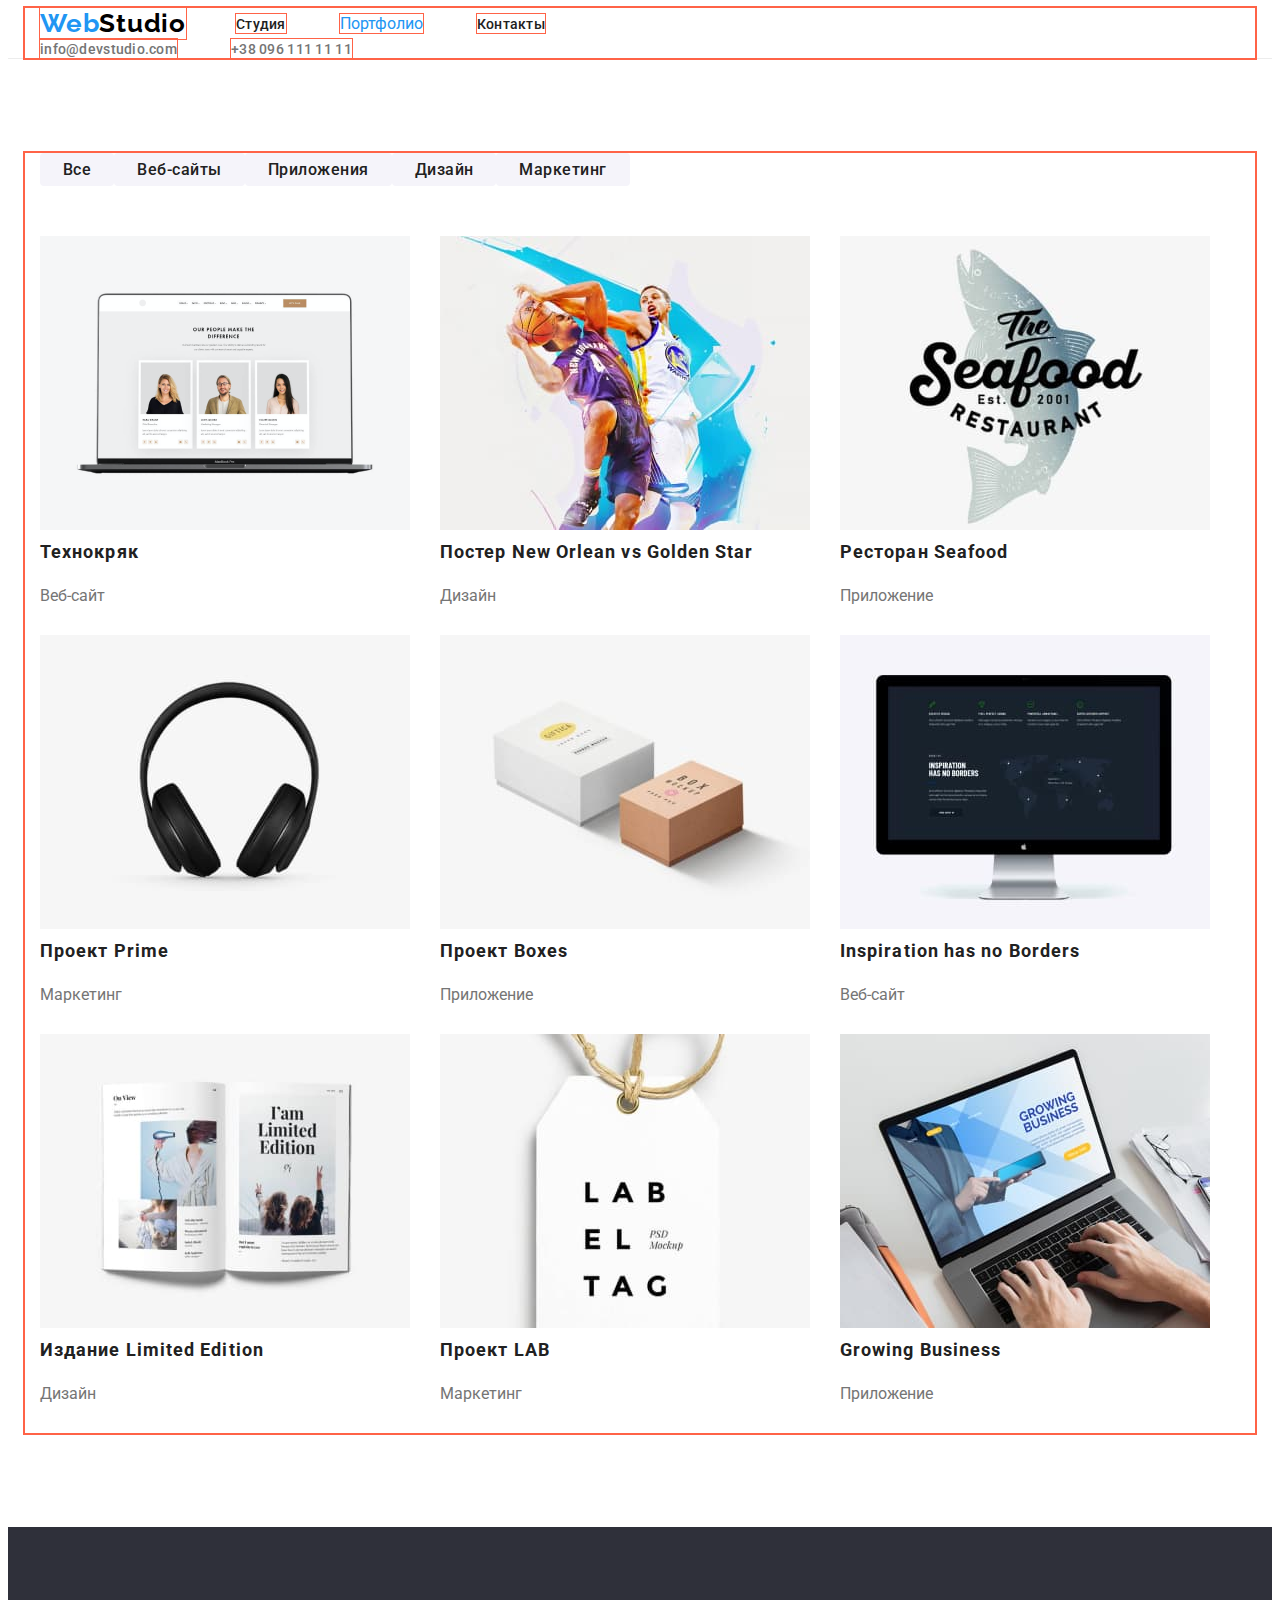
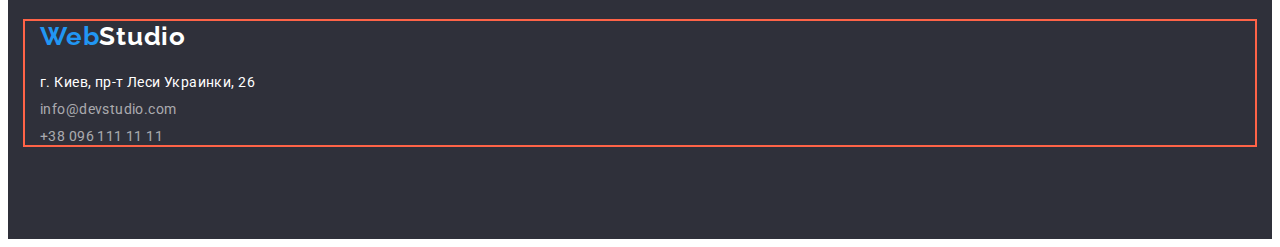
==== portfolio.html @ 192a0cd5 "made improvments" ====
<!DOCTYPE html>
<html lang="ru">
<head>
    <meta charset="UTF-8">
    <meta http-equiv="X-UA-Compatible" content="IE=edge">
    <meta name="viewport" content="width=device-width, initial-scale=1.0">
    <link rel="preconnect" href="https://fonts.googleapis.com"> 
<link rel="preconnect" href="https://fonts.gstatic.com" crossorigin> 
    <title>Portfolio</title>
    <link href="https://fonts.googleapis.com/css2?family=Raleway:wght@700&family=Roboto:wght@400;500;700;900&display=swap" rel="stylesheet">
    <link rel="stylesheet" href="https://cdnjs.cloudflare.com/ajax/libs/modern-normalize/1.1.0/modern-normalize.min.css" integrity="sha512-wpPYUAdjBVSE4KJnH1VR1HeZfpl1ub8YT/NKx4PuQ5NmX2tKuGu6U/JRp5y+Y8XG2tV+wKQpNHVUX03MfMFn9Q==" crossorigin="anonymous" referrerpolicy="no-referrer" />
    <link rel="stylesheet" href="./CSS/styles1.css">
</head>
<body>
    <header class="header">
        <div class="container">  
        <nav class="site-nav">
            <a href="" class="logo-header item"><span class="logo">Web</span><span class="logo1">Studio</span></a>
        <ul>
            <li class="item"><a href="./index.html" class="link">Студия</a></li>
            <li class="item"> <a href="" class="link-current">Портфолио</a></li>
            <li class="item"><a href="" class="link">Контакты</a></li>
        </ul>
        </nav>
        <div class="contactsinfo">
        <ul class="contacts">
            <li class="item"><a href="mailto:info@devstudio.com" class="link">info@devstudio.com</a></li>
            <li class="item"><a href="tel:+380961111111" class="link">+38 096 111 11 11</a></li>
        </ul>
        </div>
        </div>
    </header>
    <main class="main-portfolio">
    <section class="section">
        <div class="container">
        <ul class="nav-portfolio">
            <li><button class="button">Все</button></li>
            <li><button class="button">Веб-сайты</button></li>
            <li><button class="button">Приложения</button></li>
            <li><button class="button">Дизайн</button></li>
            <li><button class="button">Маркетинг</button></li>
        </ul>
        <ul class="works-list">
            <li class="cards"><img src="./IMG/img-0.png" alt="комп" width="370"><h3 class="upperphotounderline">Технокряк</h3>
            <p class="bottomphotounderline">Веб-сайт</p></li>
            <li class="cards"><img src="./IMG/img-10.jpg" alt="баскетбол" width="370"><h3 class="upperphotounderline">Постер New Orlean vs Golden Star</h3>
            <p class="bottomphotounderline">Дизайн</p></li>
            <li class="cards"><img src="./IMG/img-11.jpg" alt="рыба" width="370"><h3 class="upperphotounderline">Ресторан Seafood</h3>
            <p class="bottomphotounderline">Приложение</p></li>
            <li class="cards"><img src="./IMG/img-12.jpg" alt="наушники" width="370"><h3 class="upperphotounderline">Проект Prime</h3>
            <p class="bottomphotounderline">Маркетинг</p></li>
            <li class="cards"><img src="./IMG/img-5.jpg" alt="коробки" width="370"><h3 class="upperphotounderline">Проект Boxes</h3>
            <p class="bottomphotounderline">Приложение</p></li>
            <li class="cards"><img src="./IMG/img-6.jpg" alt="мак" width="370"><h3 class="upperphotounderline">Inspiration has no Borders</h3>
            <p class="bottomphotounderline">Веб-сайт</p></li>
            <li class="cards"><img src="./IMG/img-7.jpg" alt="журнал" width="370"><h3 class="upperphotounderline">Издание Limited Edition</h3>
            <p class="bottomphotounderline">Дизайн</p></li>
            <li class="cards"><img src="./IMG/img-8.jpg" alt="бирка" width="370"><h3 class="upperphotounderline">Проект LAB</h3>
            <p class="bottomphotounderline">Маркетинг</p></li>
            <li class="cards"><img src="./IMG/img-9.jpg" alt="макпро" width="370"><h3 class="upperphotounderline">Growing Business</h3>
            <p class="bottomphotounderline">Приложение</p></li>
        </ul>
        </div>
    </section>
    </main>
   <footer class="section footer">
       <div class="container">
    <a href="" class="mainlogo"><span class="logo">Web</span><span class="logo2">Studio</span></a>
        <address>
            <ul>
                <li><a href="https://g.page/stamp-capital?share" target="_blank" class="streetadres">г. Киев, пр-т Леси Украинки, 26</a></li>
                <li><a href="mailto:info@devstudio.com" class="mail">info@devstudio.com</a></li>
                <li><a href="tel:+380961111111" class="phone">+38 096 111 11 11</a></li>
            </ul>
        </address>
        </div>
        </footer>
</body>
</html>
---- CSS/styles1.css ----
:root {
    --paragraphtextcolor: #757575;
    --titletextcolor: #212121;
    --accent: #2196F3;
    --cardsbcg: #FFFFFF;
    --teambcg: #F5F4FA;
    --headerbgc: #FFFFFF;
    --herobcg: #2F303A;
    --solutionsbcg: #FFFFFF;
    --worksbcg: #FFFFFF;
    --footerbcg: #2F303A;
}

body {
   font-family: "Roboto", sans-serif;
    color: #757575;
    background-color: #FFF;

}

ul {
    padding: 0px;
    margin: 0px;
    list-style:none;
}

h2 {
    margin-top: 0px;
}  

h3 {
    margin-top: 0px;
    margin-bottom: 9.4px;
}



.container {
    width: 1200px;
    margin: 0 auto;
    padding-left: 15px;
    padding-right: 15px;
    outline: 2px solid tomato

}

/* Header */


.header {
    border-bottom: 1px solid #ECECEC;
    background-color: var(--headerbgc);
    
}


.logo {
    font-family: 'Raleway';
font-weight: 700;
font-size: 26px;
line-height: 31px;
letter-spacing: 0.03em;


color: var(--accent);
}
.logo1 {
    font-family: 'Raleway';
font-weight: 700;
font-size: 26px;
line-height: 31px;
letter-spacing: 0.03em;


color: #000000;
}


.site-nav {
    display: flex;
    align-items: center;
}

.site-nav .item {
    display: inline-block;
    padding: 0px;
    outline: 1px solid tomato;
}

.site-nav .item + .item {
    margin-left: 50px;
}

.logo-header {
   text-decoration: none;
   margin-right: 50px;
}


.link {
font-weight: 500;
font-size: 14px;
line-height: 16px;
letter-spacing: 0.02em;
text-decoration: none;
color: #212121;
 
cursor: pointer;
}

.link:hover,
.link:focus {
text-decoration: none;
   color: var(--accent)
}

.link-current {
    color: var(--accent);
    text-decoration: none;    
}

.contacts .item {
display: inline-block;
outline: 1px solid tomato;
}

.contactsinfo {
    
    margin-left: auto;
}

.contacts .item + .item {
    margin-left: 50px;
}

.contacts .link {
    color: #757575;
}
.contacts, .link:hover,
.contacts, .link:focus {
    color: var(--accent)  
}

/* hero */

.hero {    
    text-align: center;
    background: var(--herobcg);
}

.hero-title {
    padding: 0px;
    margin-top: 0px;
    margin-bottom: 30px;
    font-weight: 900;
font-size: 44px;
line-height: 1,36;
letter-spacing: 0.06em;
text-transform: uppercase;

    color: #FFFFFF;
}

.hero .button {
    
    min-width: 200px;
    padding: 10px 32px;  
    border: 0px solid transparent;
    text-align: center;
}

.button {
    /* display: inline-block; */
    font-weight: 700;
font-size: 16px;
line-height: 1,88;
text-align: center;
letter-spacing: 0.06em;
font-family: inherit;

    color: #FFFFFF;
    background-color: var(--accent);
    border-radius: 4px;
    cursor: pointer;
}



/* Наши преимущества section solutions */

.section {
    padding-top: 94px;
    padding-bottom: 94px;
    background-color: var(--solutionsbcg);
}

.solutionspar {
    display: flex;
    margin-bottom: 94px;
}

.solutionspar .item {
    width: 270px;
    
}


.solutionspar .item + .item{
    margin-left: 30px;
}
.solutions-title {

color: var(--titletextcolor);
}

.solutions-text {
    color: var(--paragraphtextcolor);
}

.section-title {
    margin-bottom: 50px;
    color: var(--titletextcolor);
    text-align: center;
}

.whatwedo {
    display: flex;

}

.whatwedo .item + .item{
/* margin: 0 auto;
    margin-left: 30px; */
}

/* наша команда */

.team {
   background-color: var(--teambcg);
}

.team-main-title {
    color: var(--titletextcolor)   
}

.team-list .cards {
    display:inline-block;
    
    border-radius: 0px 0px 4px 4px;
    background-color: white;
}

.team .upperphotounderline {
    margin-top: 30px;
    margin-bottom: 10px;
    text-align: center;
    font-weight: 500;
font-size: 16px;
line-height: 1,9;
    
color: var(--titletextcolor)
}

.team .bottomphotounderline {
    margin-bottom: 30px;
    text-align: center;
    color: var(--paragraphtextcolor);
}

/* portfolio */

/* works */

/* Portfolio button */

.nav-portfolio .button {
    padding: 6px 22px;
    border: 1px solid transparent;

}

.main-portfolio {
    background-color: var(--worksbcg);
}

.nav-portfolio {
    margin-bottom: 50px;
    display: flex;
    background-color: #FFFFFF;
}

.works-list {
    display: flex;
    flex-wrap: wrap;
}


.works-list .cards {
    margin-right: 30px;
}

.works-list .cards:nth-child(3n) {
margin-right: 0;
}




.works-list .upperphotounderline {
    font-weight: 700;
font-size: 18px;
line-height: 2;
letter-spacing: 0.06em;

color: var(--titletextcolor)
}

.works-list .bottomphotounderline {
    margin-bottom: 30px;

    color: var(--paragraphtextcolor);
}

/* footer */

.footer {
    background-color: var(--footerbcg);
}


/* footer logo */



.footer a {
    text-decoration: none;
}

.mainlogo {
    display: inline-block;
    margin-bottom: 20px;
}

.logo {
    font-family: 'Raleway';
font-style: normal;
font-weight: 700;
font-size: 26px;
line-height: 31px;
letter-spacing: 0.03em;


color: var(--accent);

}
.logo2 {
    font-family: 'Raleway';
font-style: normal; 
font-weight: 700;
font-size: 26px;
line-height: 31px;
letter-spacing: 0.03em;


color: #FFFFFF;
}

.streetadres {
    display: inline-block;
    margin-bottom: 9px;
    font-style: normal;
    font-weight: 400;
font-size: 14px;
line-height: 1,71;
letter-spacing: 0.03em;
  text-decoration: none;

  color: #FFFFFF;
  
}

.streetadres:hover,
.streetadress:focus 
{
   color: var(--accent)
}

.mail, .phone {
    font-style: normal;
font-weight: 400;
font-size: 14px;
line-height: 1,71;
letter-spacing: 0.03em;

color: #FFFFFF99;
text-decoration: none;
}

.mail {
    display: inline-block;
    margin-bottom: 9px;
}

.mail:hover {
   color: var(--accent)
}

.phone:hover {
   color: var(--accent)
}

.nav-portfolio button {
    background-color: #F5F4FA;
font-weight: 500;
font-size: 16px;
line-height: 1,62;
text-align: center;
letter-spacing: 0.03em;

color: #212121;
}

.nav-portfolio button:hover,
.nav-portfolio button:focus {
    color: #FFFFFF;
  background-color: var(--accent);
}
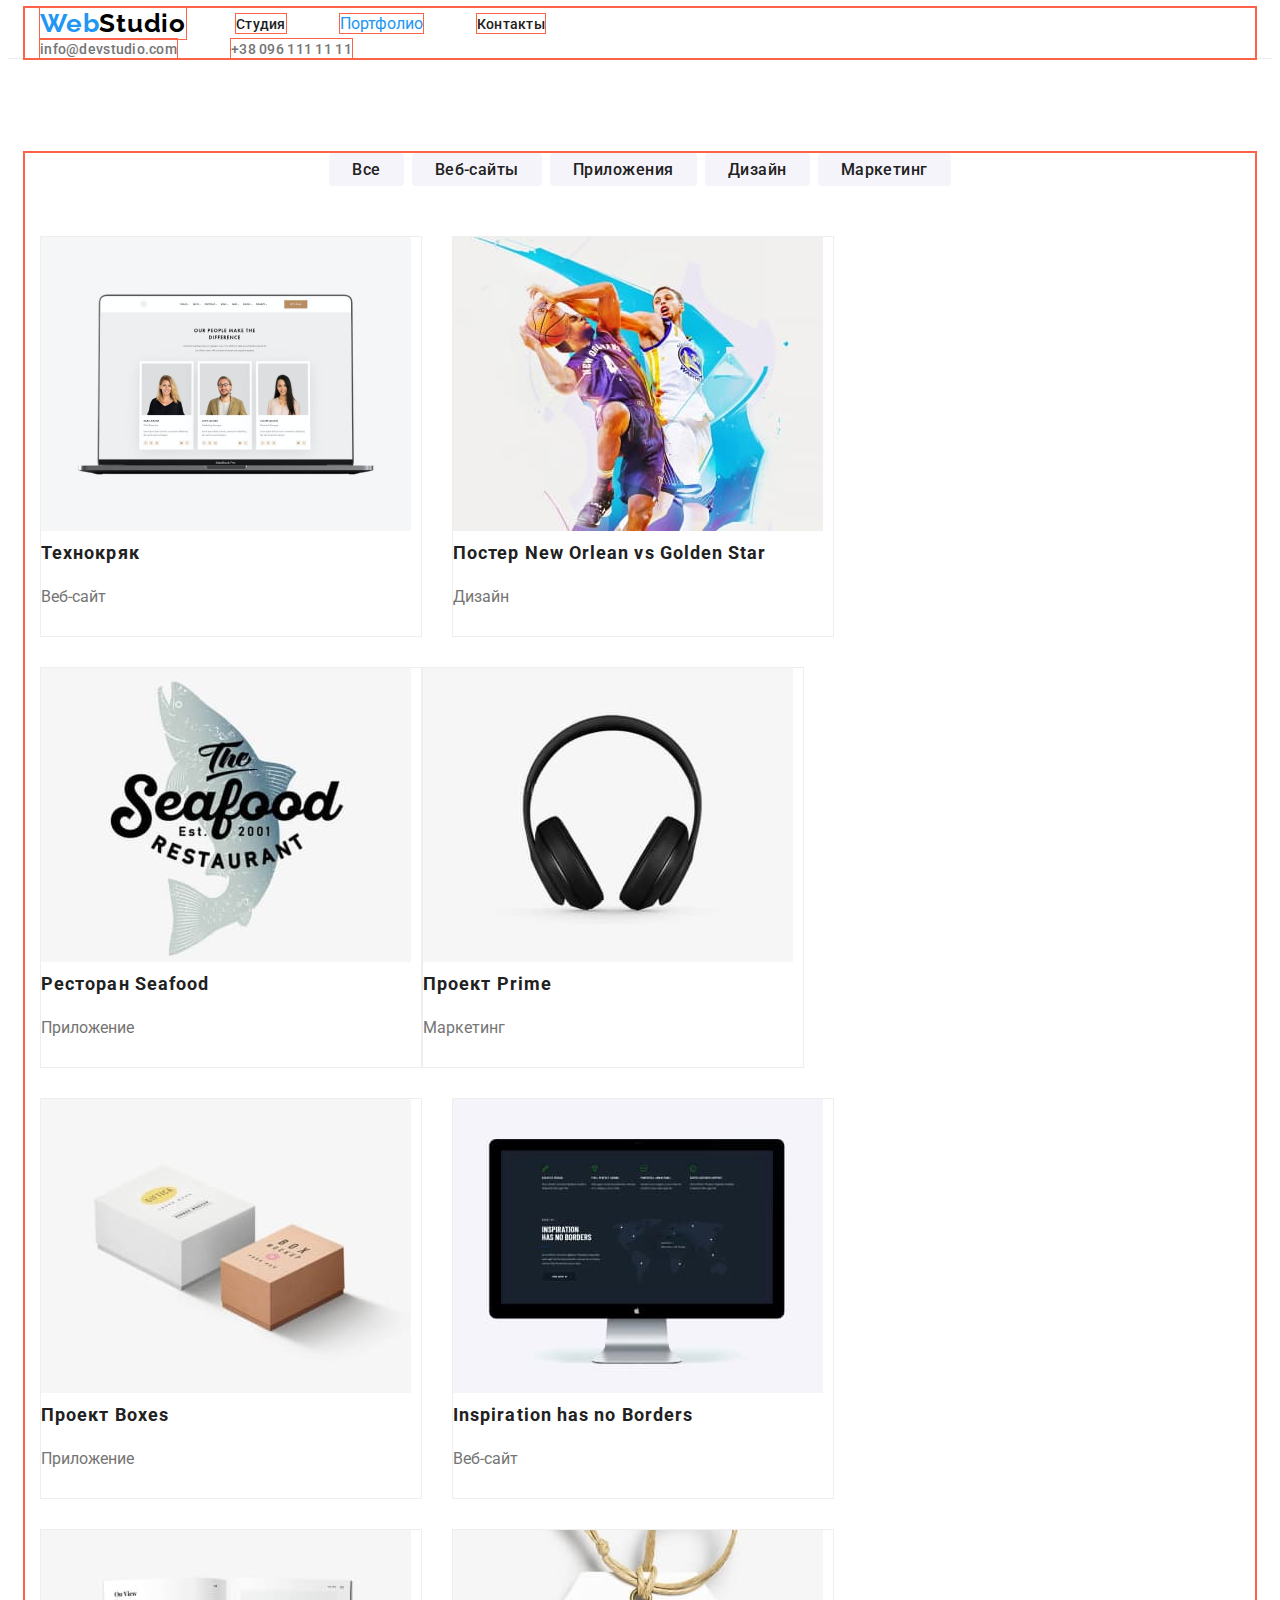
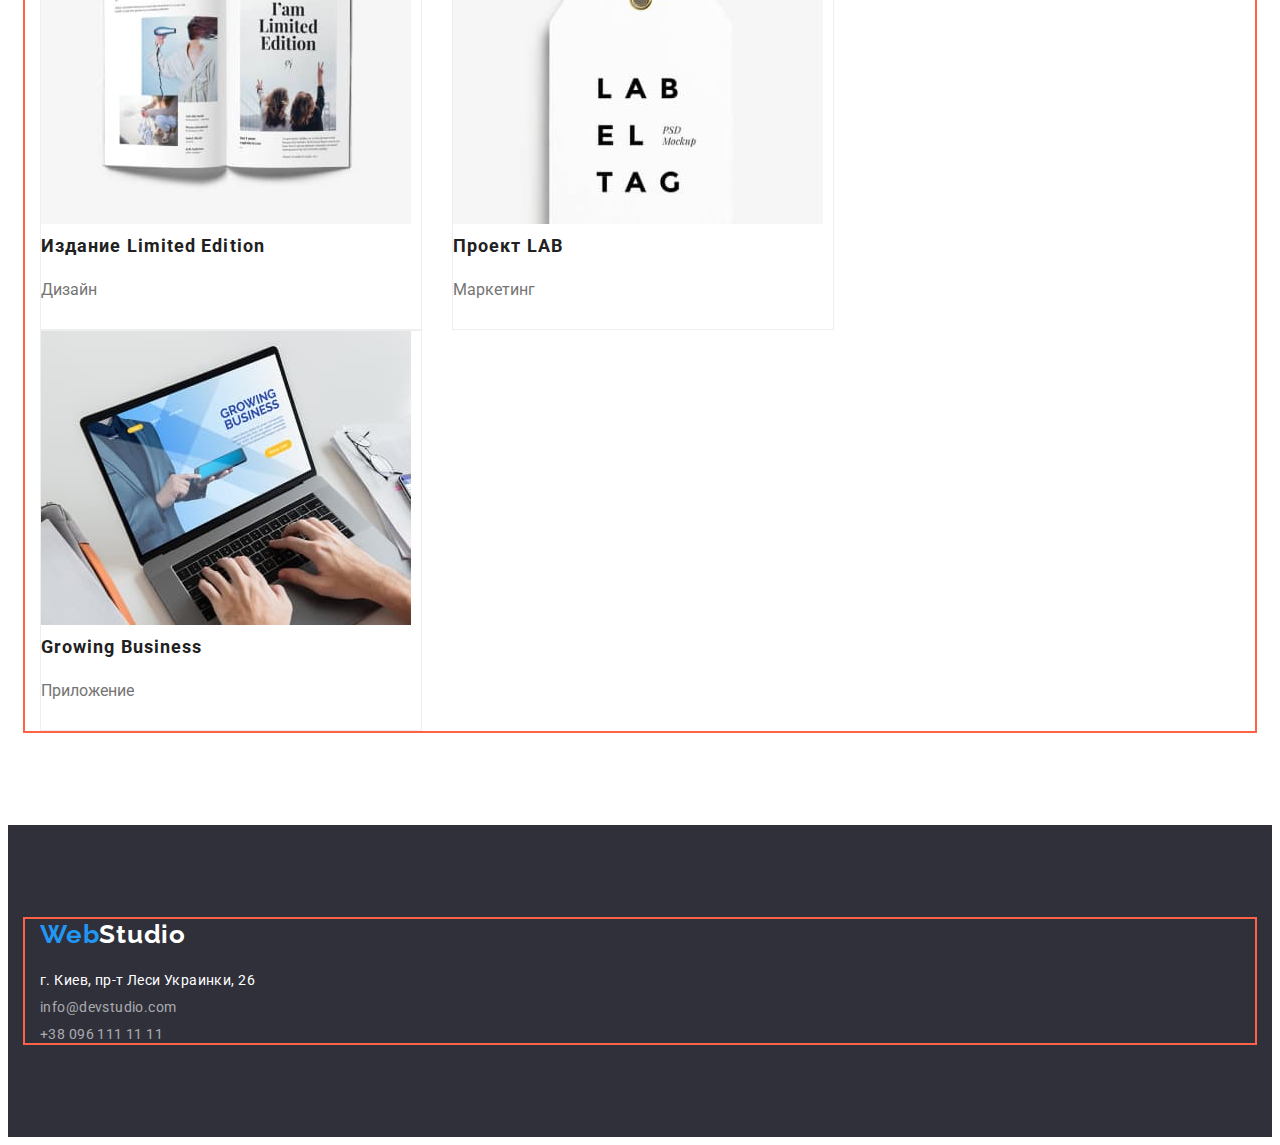
==== commit ab321eb4: "finished portfolio" ====
--- a/portfolio.html
+++ b/portfolio.html
@@ -34,11 +34,11 @@
     <section class="section">
         <div class="container">
         <ul class="nav-portfolio">
-            <li><button class="button">Все</button></li>
-            <li><button class="button">Веб-сайты</button></li>
-            <li><button class="button">Приложения</button></li>
-            <li><button class="button">Дизайн</button></li>
-            <li><button class="button">Маркетинг</button></li>
+            <li class="item"><button class="button">Все</button></li>
+            <li class="item"><button class="button">Веб-сайты</button></li>
+            <li class="item"><button class="button">Приложения</button></li>
+            <li class="item"><button class="button">Дизайн</button></li>
+            <li class="item"><button class="button">Маркетинг</button></li>
         </ul>
         <ul class="works-list">
             <li class="cards"><img src="./IMG/img-0.png" alt="комп" width="370"><h3 class="upperphotounderline">Технокряк</h3>
--- a/CSS/styles1.css
+++ b/CSS/styles1.css
@@ -124,10 +124,10 @@
 outline: 1px solid tomato;
 }
 
-.contactsinfo {
-    
-    margin-left: auto;
-}
+/* .contactsinfo {
+    display: flex;
+    margin-right: 0px;
+} */
 
 .contacts .item + .item {
     margin-left: 50px;
@@ -229,8 +229,8 @@
 }
 
 .whatwedo .item + .item{
-/* margin: 0 auto;
-    margin-left: 30px; */
+
+    margin-left: 30px;
 }
 
 /* наша команда */
@@ -239,16 +239,37 @@
    background-color: var(--teambcg);
 }
 
-.team-main-title {
+.section-titlele {
     color: var(--titletextcolor)   
 }
 
+/* .team-list .cards {
+    margin-left: 30px;
+} */
+
+.team-list .cards + .cards{
+    margin-left: 30px;
+}
+
 .team-list .cards {
-    display:inline-block;
-    
-    border-radius: 0px 0px 4px 4px;
-    background-color: white;
-}
+    background-color: #FFFFFF;
+border-radius: 0px 0px 4px 4px;
+}
+
+
+/* .team-list .cards:nth-child(3n) {
+margin-right: 0;
+} */
+
+.team-list {
+    display: flex;
+
+    
+    /* background-color: white; */
+}
+/* .team-list .cards + .cards {
+    margin-left: 20px;
+} */
 
 .team .upperphotounderline {
     margin-top: 30px;
@@ -281,12 +302,20 @@
 
 .main-portfolio {
     background-color: var(--worksbcg);
+
 }
 
 .nav-portfolio {
+    justify-content: center;
     margin-bottom: 50px;
     display: flex;
     background-color: #FFFFFF;
+    
+    
+}
+
+.nav-portfolio .item + .item {
+margin-left: 8px;
 }
 
 .works-list {
@@ -296,11 +325,20 @@
 
 
 .works-list .cards {
+
+    width: calc((100% - 60px)/3);
+    border: 1px solid #EEEEEE;
     margin-right: 30px;
+    margin-bottom: 30px;
+
 }
 
 .works-list .cards:nth-child(3n) {
 margin-right: 0;
+}
+
+.works-list .cards:nth-last-child(-n + 3) {
+margin-bottom: 0;
 }
 
 
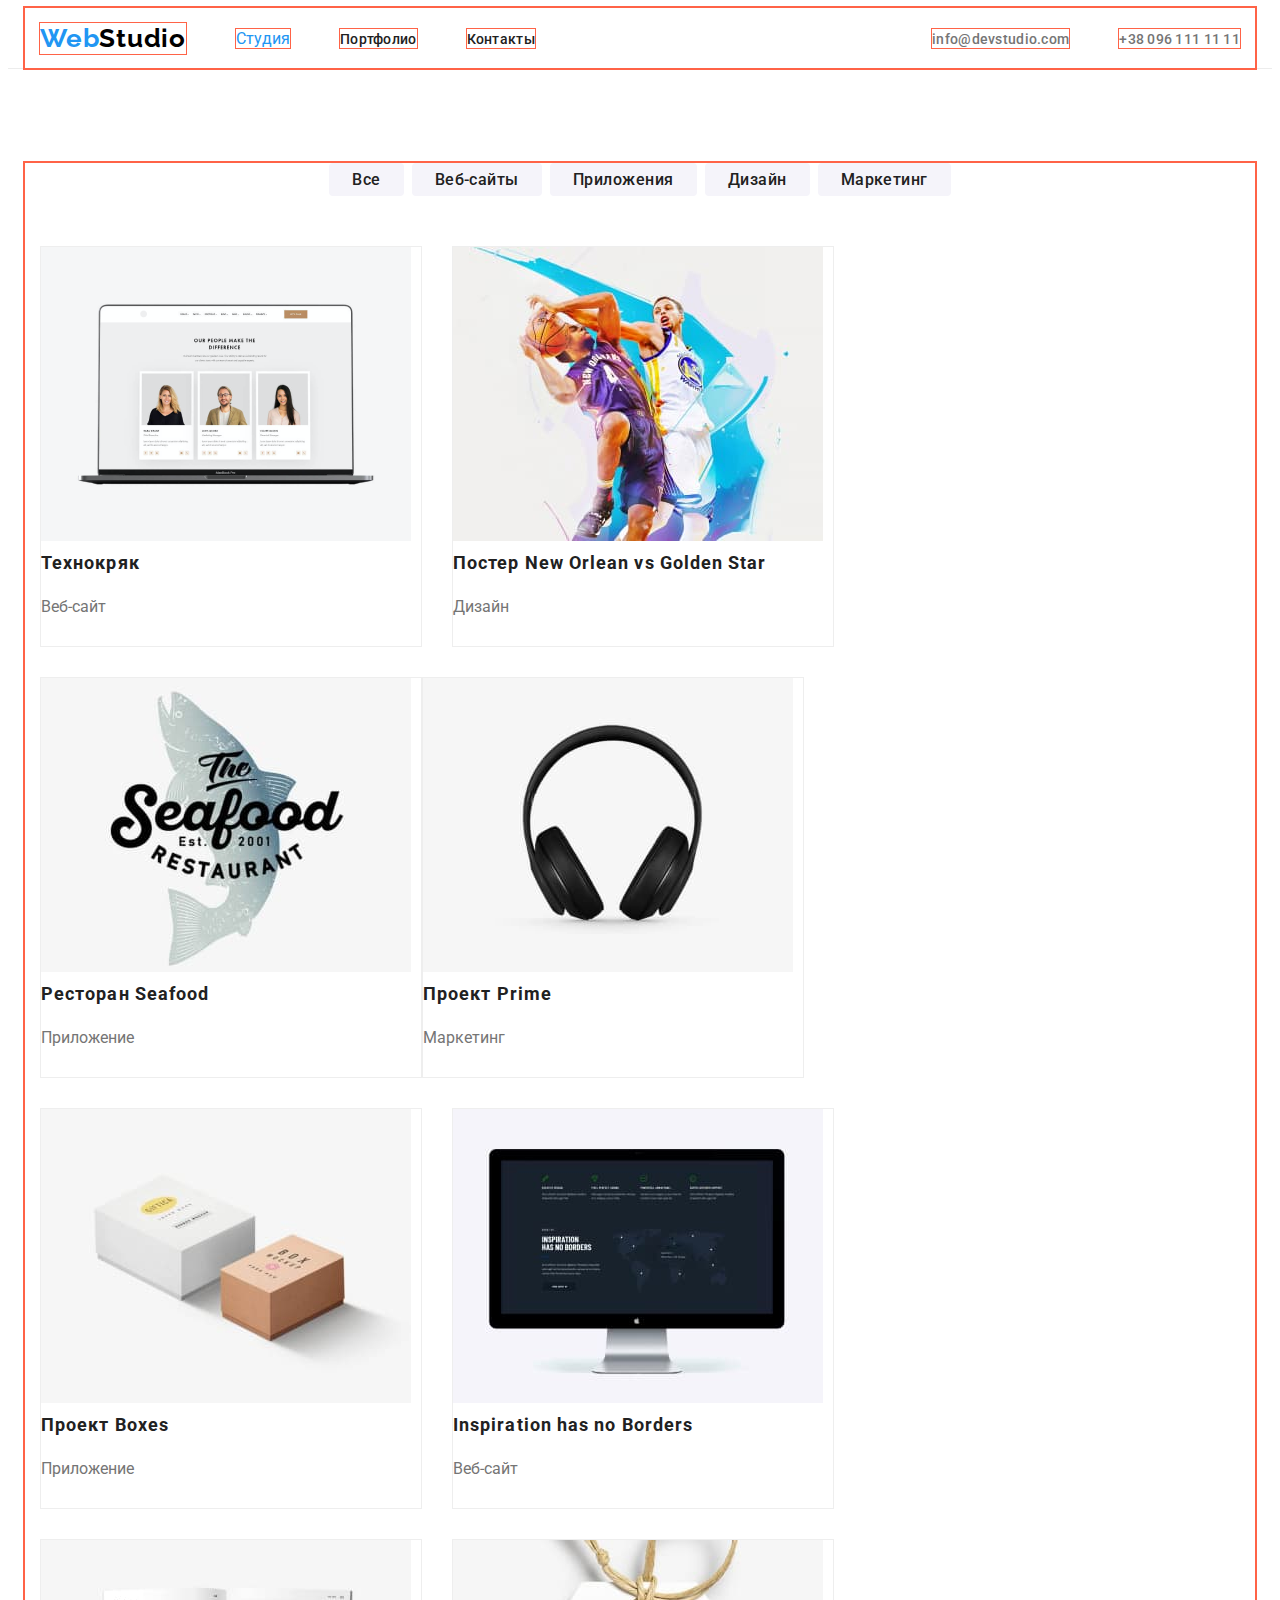
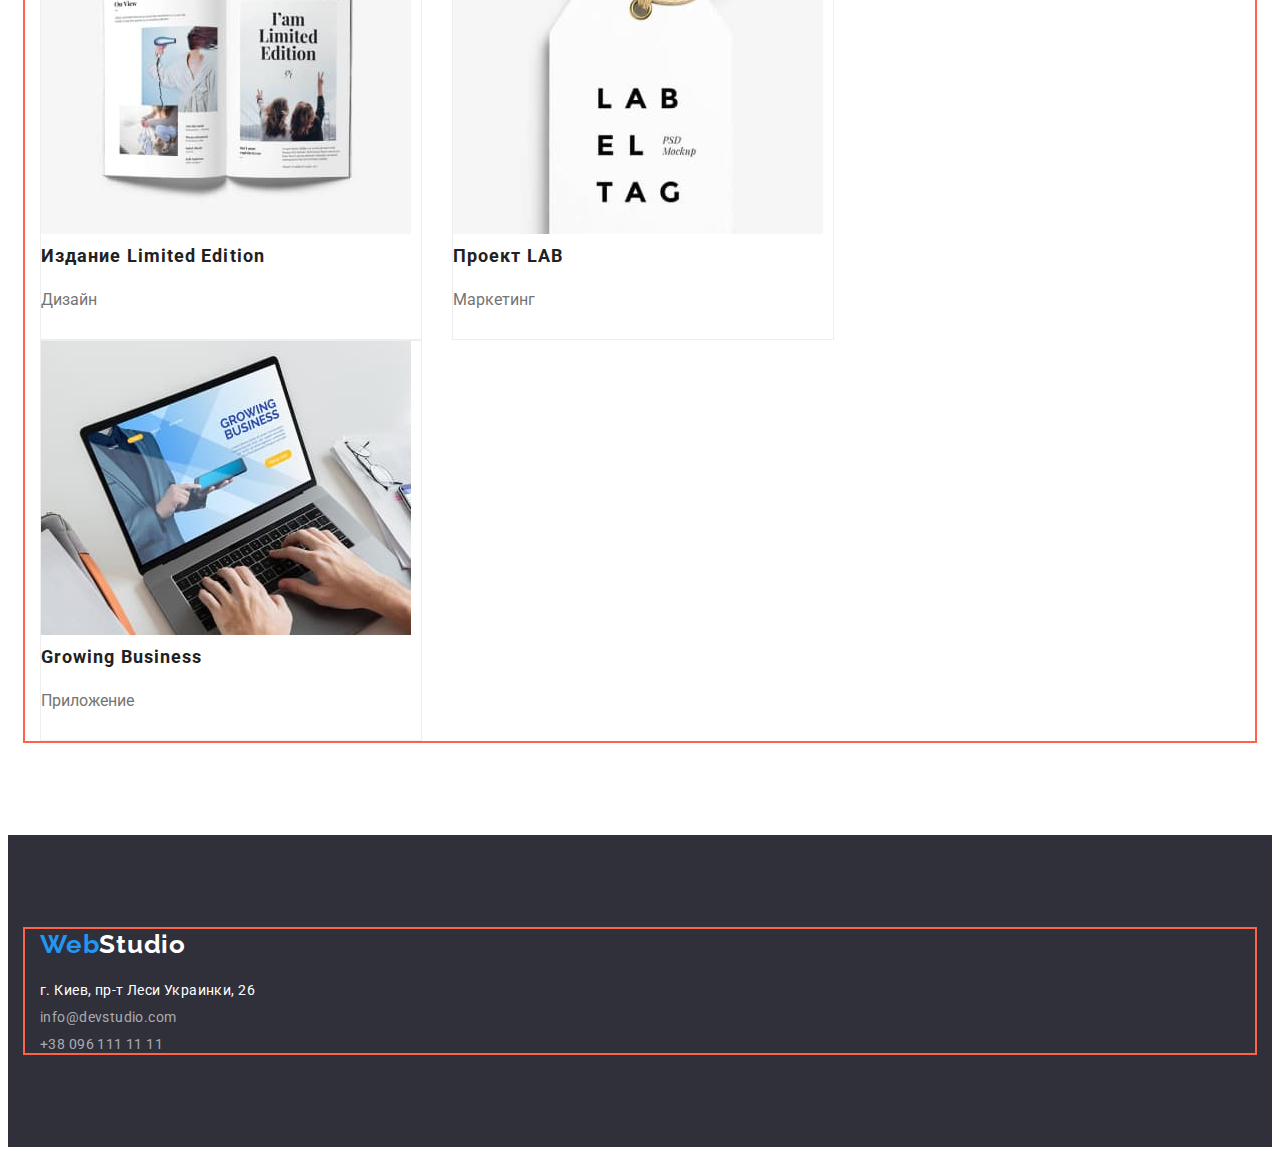
==== commit 9054065b: "Finished header" ====
--- a/portfolio.html
+++ b/portfolio.html
@@ -13,21 +13,19 @@
 </head>
 <body>
     <header class="header">
-        <div class="container">  
+        <div class="container">
         <nav class="site-nav">
-            <a href="" class="logo-header item"><span class="logo">Web</span><span class="logo1">Studio</span></a>
-        <ul>
-            <li class="item"><a href="./index.html" class="link">Студия</a></li>
-            <li class="item"> <a href="" class="link-current">Портфолио</a></li>
+    <a href="" class="item logo-header"><span class="logo">Web</span><span class="logo1">Studio</span></a>
+            <ul class="nav">   
+            <li class="item"><a href="./index.html" class="link-current">Студия</a></li>
+            <li class="item"><a href="./portfolio.html" class="link">Портфолио</a></li>
             <li class="item"><a href="" class="link">Контакты</a></li>
         </ul>
         </nav>
-        <div class="contactsinfo">
         <ul class="contacts">
             <li class="item"><a href="mailto:info@devstudio.com" class="link">info@devstudio.com</a></li>
             <li class="item"><a href="tel:+380961111111" class="link">+38 096 111 11 11</a></li>
         </ul>
-        </div>
         </div>
     </header>
     <main class="main-portfolio">
--- a/CSS/styles1.css
+++ b/CSS/styles1.css
@@ -44,13 +44,41 @@
 
 }
 
-/* Header */
+/* ---------Header---------- */
 
 
 .header {
     border-bottom: 1px solid #ECECEC;
     background-color: var(--headerbgc);
     
+}
+
+
+
+.header .container {
+    display: flex;
+    height: 60px;
+    
+}
+
+.site-nav {
+    display: flex;
+    align-items: center;
+}
+
+.nav {
+    display: flex;
+    align-items: center;
+}
+
+.site-nav .link {
+    display: inline-block;
+}
+
+.contacts {
+    display: flex;
+    align-items: center;
+    margin-left: auto;
 }
 
 
@@ -76,13 +104,9 @@
 }
 
 
-.site-nav {
-    display: flex;
-    align-items: center;
-}
+
 
 .site-nav .item {
-    display: inline-block;
     padding: 0px;
     outline: 1px solid tomato;
 }
@@ -120,7 +144,6 @@
 }
 
 .contacts .item {
-display: inline-block;
 outline: 1px solid tomato;
 }
 
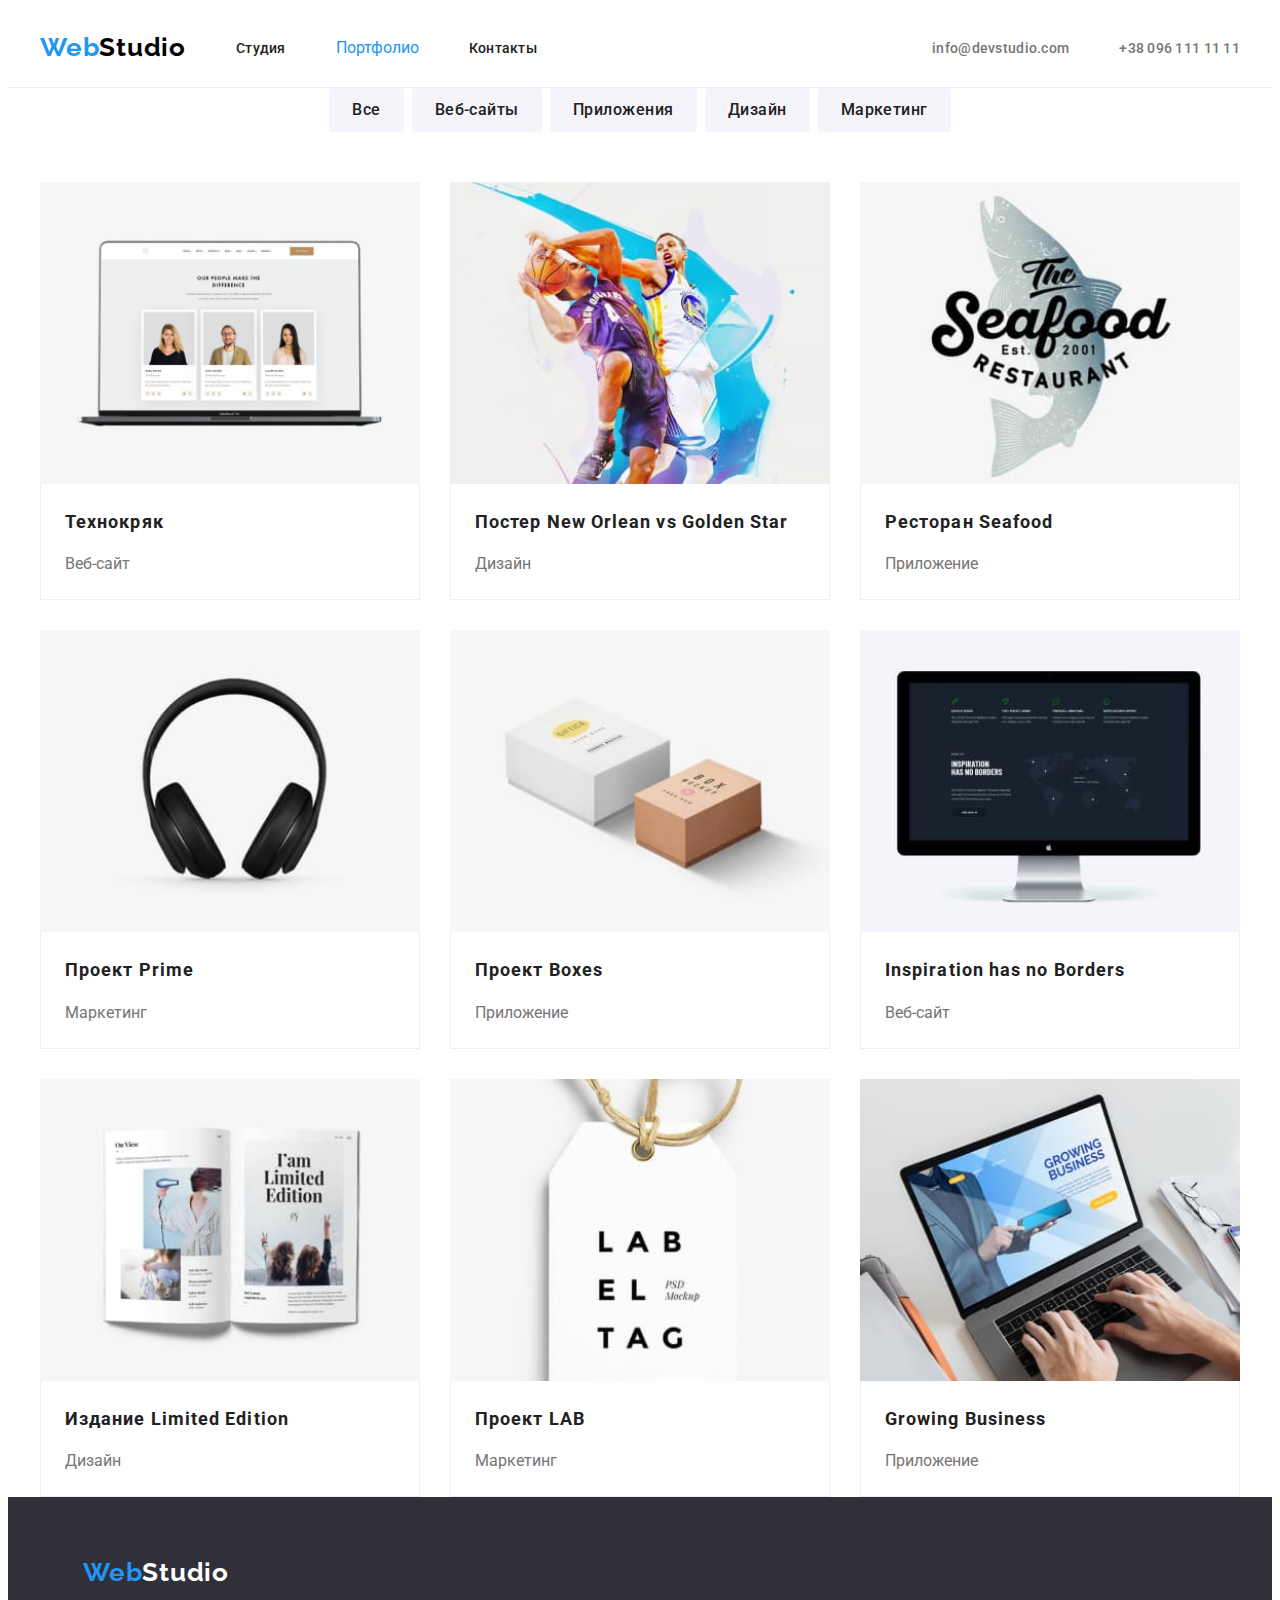
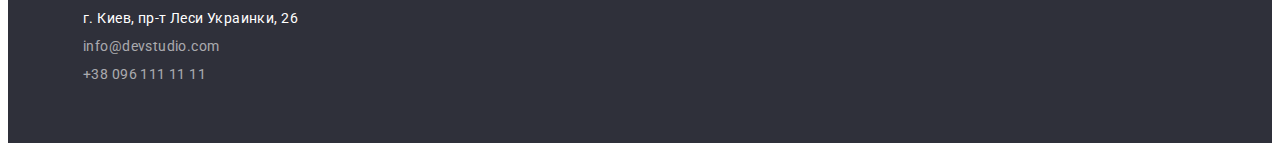
==== commit a543e885: "Upgrade for hw4" ====
--- a/portfolio.html
+++ b/portfolio.html
@@ -17,8 +17,8 @@
         <nav class="site-nav">
     <a href="" class="item logo-header"><span class="logo">Web</span><span class="logo1">Studio</span></a>
             <ul class="nav">   
-            <li class="item"><a href="./index.html" class="link-current">Студия</a></li>
-            <li class="item"><a href="./portfolio.html" class="link">Портфолио</a></li>
+            <li class="item"><a href="./index.html" class="link">Студия</a></li>
+            <li class="item"><a href="./portfolio.html" class="link-current">Портфолио</a></li>
             <li class="item"><a href="" class="link">Контакты</a></li>
         </ul>
         </nav>
@@ -38,25 +38,28 @@
             <li class="item"><button class="button">Дизайн</button></li>
             <li class="item"><button class="button">Маркетинг</button></li>
         </ul>
+        </div>
+        <div class="container">
         <ul class="works-list">
-            <li class="cards"><img src="./IMG/img-0.png" alt="комп" width="370"><h3 class="upperphotounderline">Технокряк</h3>
-            <p class="bottomphotounderline">Веб-сайт</p></li>
-            <li class="cards"><img src="./IMG/img-10.jpg" alt="баскетбол" width="370"><h3 class="upperphotounderline">Постер New Orlean vs Golden Star</h3>
-            <p class="bottomphotounderline">Дизайн</p></li>
-            <li class="cards"><img src="./IMG/img-11.jpg" alt="рыба" width="370"><h3 class="upperphotounderline">Ресторан Seafood</h3>
-            <p class="bottomphotounderline">Приложение</p></li>
-            <li class="cards"><img src="./IMG/img-12.jpg" alt="наушники" width="370"><h3 class="upperphotounderline">Проект Prime</h3>
-            <p class="bottomphotounderline">Маркетинг</p></li>
-            <li class="cards"><img src="./IMG/img-5.jpg" alt="коробки" width="370"><h3 class="upperphotounderline">Проект Boxes</h3>
-            <p class="bottomphotounderline">Приложение</p></li>
-            <li class="cards"><img src="./IMG/img-6.jpg" alt="мак" width="370"><h3 class="upperphotounderline">Inspiration has no Borders</h3>
-            <p class="bottomphotounderline">Веб-сайт</p></li>
-            <li class="cards"><img src="./IMG/img-7.jpg" alt="журнал" width="370"><h3 class="upperphotounderline">Издание Limited Edition</h3>
-            <p class="bottomphotounderline">Дизайн</p></li>
-            <li class="cards"><img src="./IMG/img-8.jpg" alt="бирка" width="370"><h3 class="upperphotounderline">Проект LAB</h3>
-            <p class="bottomphotounderline">Маркетинг</p></li>
-            <li class="cards"><img src="./IMG/img-9.jpg" alt="макпро" width="370"><h3 class="upperphotounderline">Growing Business</h3>
-            <p class="bottomphotounderline">Приложение</p></li>
+            <li class="cards"><img src="./IMG/img-0.png" alt="комп"><div class="works-underline"><h3 class="upperphotounderline">Технокряк</h3>
+            <p class="bottomphotounderline">Веб-сайт</p></div></li>
+            <li class="cards"><img src="./IMG/img-10.jpg" alt="баскетбол"><div class="works-underline"><h3 class="upperphotounderline">Постер New Orlean vs Golden Star</h3>
+            <p class="bottomphotounderline">Дизайн</p></div></li>
+            <li class="cards"><img src="./IMG/img-11.jpg" alt="рыба"><div class="works-underline"><h3 class="upperphotounderline">Ресторан Seafood</h3>
+            <p class="bottomphotounderline">Приложение</p></div></li>
+            <li class="cards"><img src="./IMG/img-12.jpg" alt="наушники"><div class="works-underline"><h3 class="upperphotounderline">Проект Prime</h3>
+            <p class="bottomphotounderline">Маркетинг</p></div></li>
+            <li class="cards"><img src="./IMG/img-5.jpg" alt="коробки"><div class="works-underline"><h3 class="upperphotounderline">Проект Boxes</h3>
+            <p class="bottomphotounderline">Приложение</p></div></li>
+            <li class="cards"><img src="./IMG/img-6.jpg" alt="мак"><div class="works-underline"><h3 class="upperphotounderline">Inspiration has no Borders</h3>
+            <p class="bottomphotounderline">Веб-сайт</p></div></li>
+            <li class="cards"><img src="./IMG/img-7.jpg" alt="журнал"><div class="works-underline"><h3 class="upperphotounderline">Издание Limited Edition</h3>
+            <p class="bottomphotounderline">Дизайн</p></div></li>
+            <li class="cards"><img src="./IMG/img-8.jpg" alt="бирка"><div class="works-underline"><h3 class="upperphotounderline">Проект LAB</h3>
+            <p class="bottomphotounderline">Маркетинг</p></div></li>
+            <li class="cards"><img src="./IMG/img-9.jpg" alt="макпро"><div class="works-underline"><h3 class="upperphotounderline">Growing Business</h3>
+            <p class="bottomphotounderline">Приложение</p></div></li>
+            </div>
         </ul>
         </div>
     </section>
@@ -65,10 +68,10 @@
        <div class="container">
     <a href="" class="mainlogo"><span class="logo">Web</span><span class="logo2">Studio</span></a>
         <address>
-            <ul>
-                <li><a href="https://g.page/stamp-capital?share" target="_blank" class="streetadres">г. Киев, пр-т Леси Украинки, 26</a></li>
-                <li><a href="mailto:info@devstudio.com" class="mail">info@devstudio.com</a></li>
-                <li><a href="tel:+380961111111" class="phone">+38 096 111 11 11</a></li>
+            <ul class="footercontacts">
+                <li class="item"><a href="https://g.page/stamp-capital?share" target="_blank" class="streetadres">г. Киев, пр-т Леси Украинки, 26</a></li>
+                <li class="item"><a href="mailto:info@devstudio.com" class="mail">info@devstudio.com</a></li>
+                <li class="item"><a href="tel:+380961111111" class="phone">+38 096 111 11 11</a></li>
             </ul>
         </address>
         </div>
--- a/CSS/styles1.css
+++ b/CSS/styles1.css
@@ -11,6 +11,35 @@
     --footerbcg: #2F303A;
 }
 
+
+p,
+h1,
+h2,
+h3,
+h4,
+h5,
+h6 {
+  margin: 0;
+}
+
+ul,
+ol {
+  margin: 0;
+  padding-left: 0;
+}
+
+button {
+  cursor: pointer;
+}
+
+img {
+  display: block;
+  width:100%; 
+  height:auto;
+}
+
+
+
 body {
    font-family: "Roboto", sans-serif;
     color: #757575;
@@ -32,7 +61,6 @@
     margin-top: 0px;
     margin-bottom: 9.4px;
 }
-
 
 
 .container {
@@ -40,12 +68,10 @@
     margin: 0 auto;
     padding-left: 15px;
     padding-right: 15px;
-    outline: 2px solid tomato
-
-}
-
-/* ---------Header---------- */
-
+
+}
+
+/* ------------------Header------------------ */
 
 .header {
     border-bottom: 1px solid #ECECEC;
@@ -53,12 +79,9 @@
     
 }
 
-
-
 .header .container {
     display: flex;
-    height: 60px;
-    
+   
 }
 
 .site-nav {
@@ -71,7 +94,9 @@
     align-items: center;
 }
 
-.site-nav .link {
+.site-nav .link, .link-current {
+    padding-top: 30px;
+    padding-bottom: 30px;
     display: inline-block;
 }
 
@@ -80,15 +105,13 @@
     align-items: center;
     margin-left: auto;
 }
-
 
 .logo {
     font-family: 'Raleway';
 font-weight: 700;
 font-size: 26px;
-line-height: 31px;
-letter-spacing: 0.03em;
-
+line-height: 1.19;
+letter-spacing: 0.03em;
 
 color: var(--accent);
 }
@@ -96,19 +119,16 @@
     font-family: 'Raleway';
 font-weight: 700;
 font-size: 26px;
-line-height: 31px;
-letter-spacing: 0.03em;
-
+line-height: 1.19;
+letter-spacing: 0.03em;
 
 color: #000000;
 }
-
 
 
 
 .site-nav .item {
     padding: 0px;
-    outline: 1px solid tomato;
 }
 
 .site-nav .item + .item {
@@ -119,7 +139,6 @@
    text-decoration: none;
    margin-right: 50px;
 }
-
 
 .link {
 font-weight: 500;
@@ -144,13 +163,9 @@
 }
 
 .contacts .item {
-outline: 1px solid tomato;
-}
-
-/* .contactsinfo {
-    display: flex;
-    margin-right: 0px;
-} */
+padding-top: 30px;
+padding-bottom: 30px;
+}
 
 .contacts .item + .item {
     margin-left: 50px;
@@ -164,22 +179,25 @@
     color: var(--accent)  
 }
 
-/* hero */
+/* -------------------------Hero----------------------- */
 
 .hero {    
+    padding-top: 200px;
+    padding-bottom: 200px;
     text-align: center;
     background: var(--herobcg);
 }
 
 .hero-title {
-    padding: 0px;
-    margin-top: 0px;
+    max-width: 696px;
+    margin: auto;
     margin-bottom: 30px;
+    line-height: 1.36;
     font-weight: 900;
 font-size: 44px;
-line-height: 1,36;
 letter-spacing: 0.06em;
 text-transform: uppercase;
+text-align: center;
 
     color: #FFFFFF;
 }
@@ -193,10 +211,9 @@
 }
 
 .button {
-    /* display: inline-block; */
     font-weight: 700;
 font-size: 16px;
-line-height: 1,88;
+line-height: 1.88;
 text-align: center;
 letter-spacing: 0.06em;
 font-family: inherit;
@@ -208,10 +225,9 @@
 }
 
 
-
-/* Наши преимущества section solutions */
-
-.section {
+/* ----------------------------Наши преимущества section solutions-------------------- */
+
+.section-solutions {
     padding-top: 94px;
     padding-bottom: 94px;
     background-color: var(--solutionsbcg);
@@ -219,7 +235,7 @@
 
 .solutionspar {
     display: flex;
-    margin-bottom: 94px;
+
 }
 
 .solutionspar .item {
@@ -227,16 +243,21 @@
     
 }
 
-
 .solutionspar .item + .item{
     margin-left: 30px;
 }
 .solutions-title {
-
 color: var(--titletextcolor);
+font-weight: 700;
+font-size: 14px;
+line-height: 1.14;
+letter-spacing: 0.03em;
+text-transform: uppercase;
 }
 
 .solutions-text {
+    font-size: 14px;
+line-height: 1.71;
     color: var(--paragraphtextcolor);
 }
 
@@ -244,78 +265,106 @@
     margin-bottom: 50px;
     color: var(--titletextcolor);
     text-align: center;
+    font-weight: 700;
+font-size: 36px;
+line-height: 1.16;
+text-align: center;
+letter-spacing: 0.03em;
+color: var(--titletextcolor) 
 }
 
 .whatwedo {
     display: flex;
+    
+}
+
+
+.section-whatwedo {
+    padding-bottom: 94px;
+}
+
+
+.whatwedo .item {
+    display: block;
+    
 
 }
 
 .whatwedo .item + .item{
-
     margin-left: 30px;
 }
 
-/* наша команда */
+/* -------------------------------наша команда--------------------------- */
 
 .team {
+    padding-top: 94px;
+    padding-bottom: 94px;
    background-color: var(--teambcg);
 }
 
-.section-titlele {
-    color: var(--titletextcolor)   
-}
-
-/* .team-list .cards {
-    margin-left: 30px;
-} */
 
 .team-list .cards + .cards{
     margin-left: 30px;
 }
 
+
 .team-list .cards {
+    display: block;
     background-color: #FFFFFF;
+    box-shadow: 0px 1px 3px rgba(0, 0, 0, 0.12), 0px 1px 1px rgba(0, 0, 0, 0.14), 0px 2px 1px rgba(0, 0, 0, 0.2);
 border-radius: 0px 0px 4px 4px;
 }
 
 
-/* .team-list .cards:nth-child(3n) {
-margin-right: 0;
-} */
-
 .team-list {
     display: flex;
 
-    
-    /* background-color: white; */
-}
-/* .team-list .cards + .cards {
-    margin-left: 20px;
-} */
+}
+
+.team-underline {
+    padding-top: 30px;
+    padding-bottom: 30px;
+
+
+}
 
 .team .upperphotounderline {
-    margin-top: 30px;
-    margin-bottom: 10px;
     text-align: center;
     font-weight: 500;
 font-size: 16px;
-line-height: 1,9;
+line-height: 1.19;
     
 color: var(--titletextcolor)
 }
 
 .team .bottomphotounderline {
-    margin-bottom: 30px;
     text-align: center;
+    font-size: 16px;
+line-height: 1.19;
+
     color: var(--paragraphtextcolor);
 }
 
-/* portfolio */
-
-/* works */
-
-/* Portfolio button */
+/* --------------------------------Portfolio----------------------------- */
+
+
+
+.nav-portfolio .button {
+    background-color: #F5F4FA;
+font-weight: 500;
+font-size: 16px;
+line-height: 1,62;
+text-align: center;
+letter-spacing: 0.03em;
+
+color: #212121;
+}
+
+.nav-portfolio button:hover,
+.nav-portfolio button:focus {
+    color: #FFFFFF;
+  background-color: var(--accent);
+}
 
 .nav-portfolio .button {
     padding: 6px 22px;
@@ -344,13 +393,22 @@
 .works-list {
     display: flex;
     flex-wrap: wrap;
-}
+    
+}
+
+.works-list .container h3 p {
+
+    padding: 20px 24px;
+}
+
 
 
 .works-list .cards {
-
+    margin: 0px auto;
+    display: block;
+ width: 100%;
+    height: auto;
     width: calc((100% - 60px)/3);
-    border: 1px solid #EEEEEE;
     margin-right: 30px;
     margin-bottom: 30px;
 
@@ -364,37 +422,46 @@
 margin-bottom: 0;
 }
 
-
-
+.works-underline {
+    padding: 20px 24px;
+    border-bottom: 1px solid #EEEEEE;
+    border-right: 1px solid #EEEEEE;
+    border-left: 1px solid #EEEEEE;
+    
+
+}
 
 .works-list .upperphotounderline {
     font-weight: 700;
 font-size: 18px;
-line-height: 2;
+line-height: 2.0;
 letter-spacing: 0.06em;
 
 color: var(--titletextcolor)
 }
 
 .works-list .bottomphotounderline {
-    margin-bottom: 30px;
-
+    font-size: 16px;
+line-height: 1.88;
     color: var(--paragraphtextcolor);
 }
 
-/* footer */
+/* --------------------------------Footer---------------------------- */
 
 .footer {
+    padding: 60px;
     background-color: var(--footerbcg);
 }
 
-
 /* footer logo */
-
 
 
 .footer a {
     text-decoration: none;
+}
+
+.footercontacts .item:not(:last-child) {
+    margin-bottom: 9px;
 }
 
 .mainlogo {
@@ -407,9 +474,8 @@
 font-style: normal;
 font-weight: 700;
 font-size: 26px;
-line-height: 31px;
-letter-spacing: 0.03em;
-
+line-height: 1.19;
+letter-spacing: 0.03em;
 
 color: var(--accent);
 
@@ -419,16 +485,14 @@
 font-style: normal; 
 font-weight: 700;
 font-size: 26px;
-line-height: 31px;
-letter-spacing: 0.03em;
-
+line-height: 1.19;
+letter-spacing: 0.03em;
 
 color: #FFFFFF;
 }
 
 .streetadres {
     display: inline-block;
-    margin-bottom: 9px;
     font-style: normal;
     font-weight: 400;
 font-size: 14px;
@@ -459,7 +523,7 @@
 
 .mail {
     display: inline-block;
-    margin-bottom: 9px;
+    
 }
 
 .mail:hover {
@@ -470,19 +534,3 @@
    color: var(--accent)
 }
 
-.nav-portfolio button {
-    background-color: #F5F4FA;
-font-weight: 500;
-font-size: 16px;
-line-height: 1,62;
-text-align: center;
-letter-spacing: 0.03em;
-
-color: #212121;
-}
-
-.nav-portfolio button:hover,
-.nav-portfolio button:focus {
-    color: #FFFFFF;
-  background-color: var(--accent);
-}
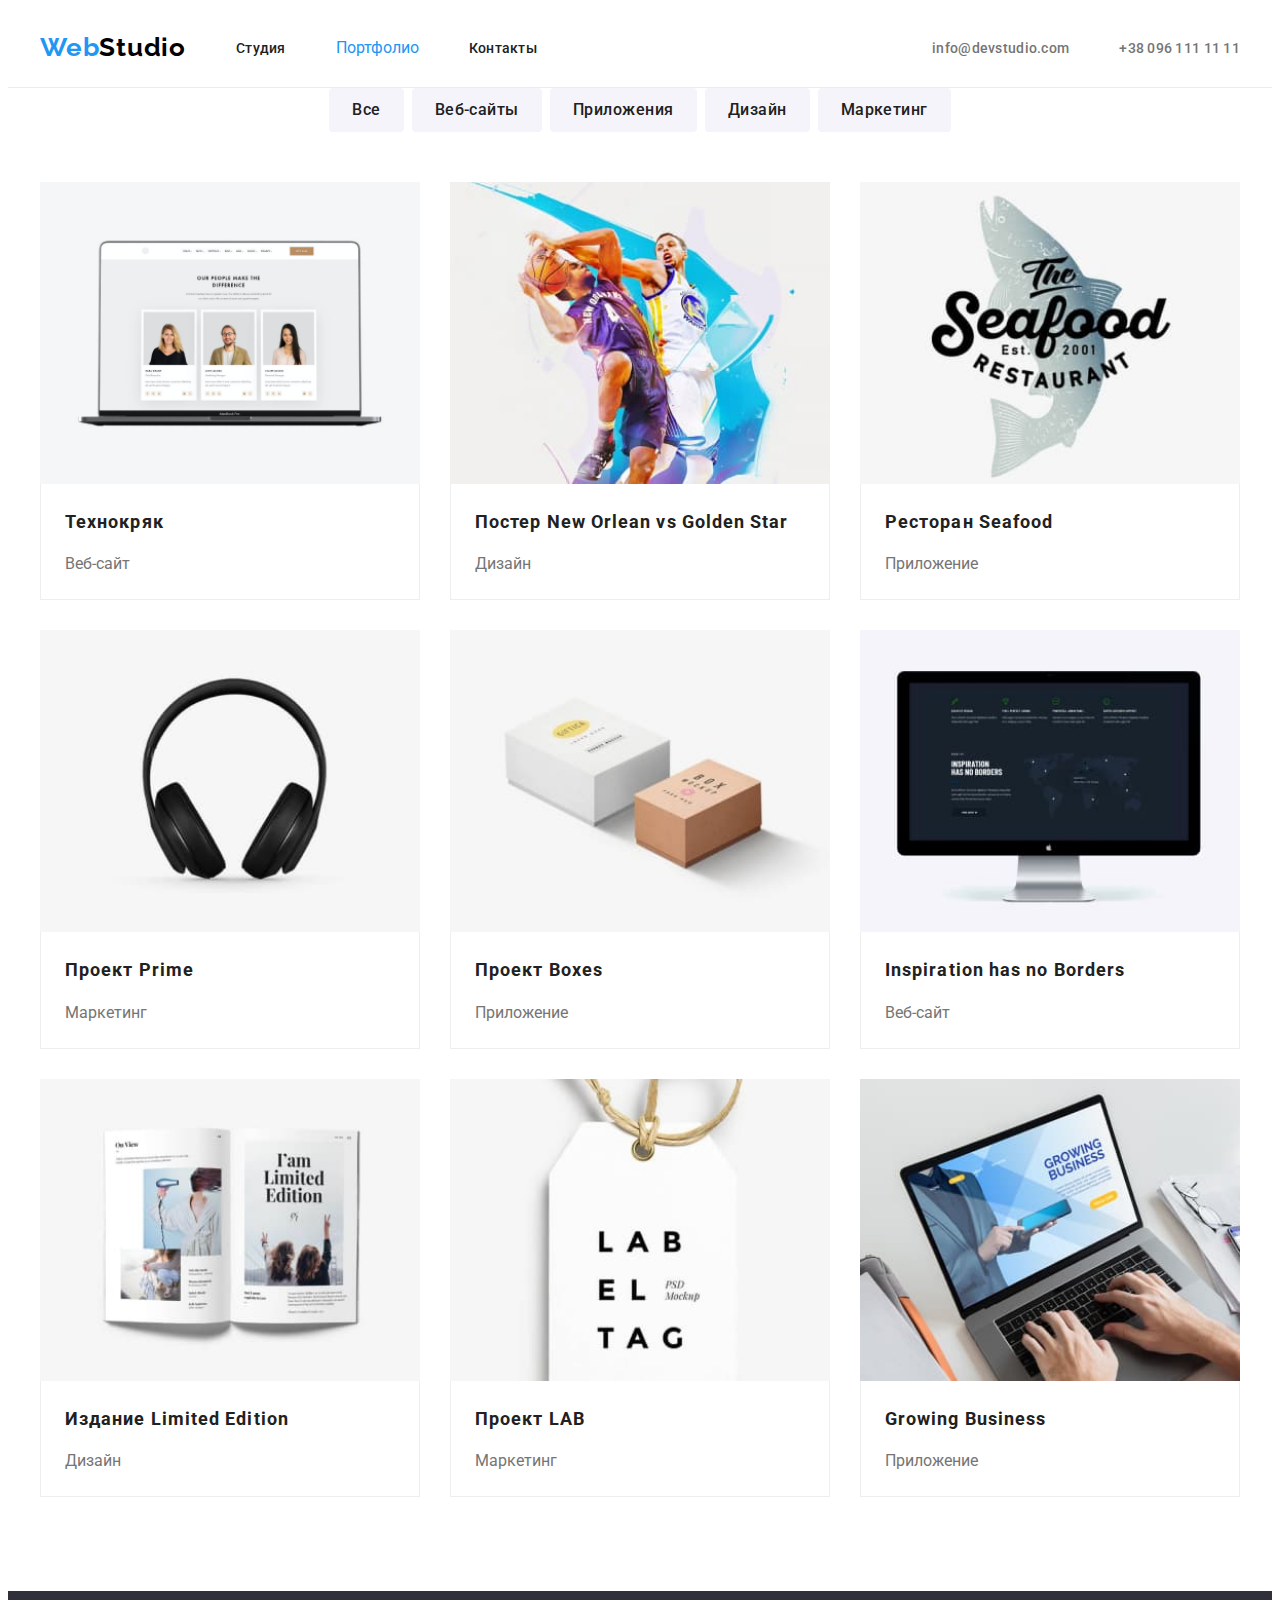
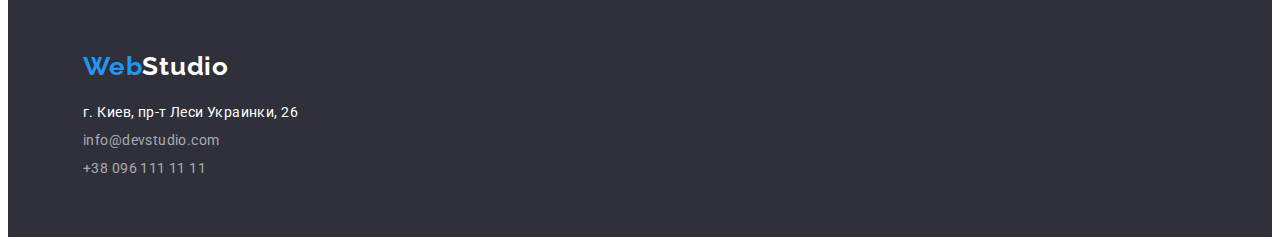
==== commit 84a98943: "add shadows in portfolio, max-width 1600 img for hero" ====
--- a/portfolio.html
+++ b/portfolio.html
@@ -39,6 +39,7 @@
             <li class="item"><button class="button">Маркетинг</button></li>
         </ul>
         </div>
+        <section class="works">
         <div class="container">
         <ul class="works-list">
             <li class="cards"><img src="./IMG/img-0.png" alt="комп"><div class="works-underline"><h3 class="upperphotounderline">Технокряк</h3>
@@ -59,7 +60,6 @@
             <p class="bottomphotounderline">Маркетинг</p></div></li>
             <li class="cards"><img src="./IMG/img-9.jpg" alt="макпро"><div class="works-underline"><h3 class="upperphotounderline">Growing Business</h3>
             <p class="bottomphotounderline">Приложение</p></div></li>
-            </div>
         </ul>
         </div>
     </section>
--- a/CSS/styles1.css
+++ b/CSS/styles1.css
@@ -101,7 +101,7 @@
 }
 
 .contacts {
-    display: flex;
+    display: inline-flex;
     align-items: center;
     margin-left: auto;
 }
@@ -163,9 +163,36 @@
 }
 
 .contacts .item {
+    display: inline-flex;
+    align-items: center;
 padding-top: 30px;
 padding-bottom: 30px;
-}
+
+}
+
+.icon-mail::before {
+    content: "";
+    width: 20px;
+    height: 20px;
+    margin-right: 10px;
+    background-color: #ffffff;
+    background-repeat: no-repeat;
+    background-size: contain;
+    background-position: center;
+    background-image: url(../IMG/envelope\ \(hover\).svg);
+}
+
+.icon-phone::before {
+    content: "";
+    width: 20px;
+    height: 20px;
+    margin-right: 10px;
+    background-color: #ffffff; 
+    background-repeat: no-repeat;
+    background-position: center;
+    background-image: url(../IMG/smartphone.svg);
+}
+
 
 .contacts .item + .item {
     margin-left: 50px;
@@ -185,7 +212,6 @@
     padding-top: 200px;
     padding-bottom: 200px;
     text-align: center;
-    background: var(--herobcg);
 }
 
 .hero-title {
@@ -225,6 +251,23 @@
 }
 
 
+/* ----------Hero background ------------ */
+
+.background {
+    background: var(--herobcg);
+    background-image: linear-gradient(to right, rgba(47, 48, 58, 0.4) ,rgba(47, 48, 58, 0.4)),
+    url(../IMG/hero.jpg);
+    background-size: contain;
+    background-repeat: no-repeat;
+    background-position: center;
+    margin-left: auto;
+    margin-right: auto;
+    max-width: 1600px;
+}
+
+
+
+
 /* ----------------------------Наши преимущества section solutions-------------------- */
 
 .section-solutions {
@@ -239,9 +282,47 @@
 }
 
 .solutionspar .item {
+    display: block;
     width: 270px;
     
 }
+
+.solutionspar .item::before {
+    display: block;
+    min-height: 120px;
+    content: "";
+    height: 40px;
+    margin-right: 10px;
+    margin: 0;
+    background-color: #F5F4FA;
+}
+
+.icon-antenna::before {
+    background-repeat: no-repeat;
+    background-position: center;
+    background-image: url(../IMG/antenna\ 1.svg);
+}
+
+.icon-clock::before {
+    background-repeat: no-repeat;
+    background-position: center;
+    background-image: url(../IMG/clock\ 1.svg);
+}
+
+.icon-diagramma::before {
+    background-repeat: no-repeat;
+    background-position: center;
+    background-image: url(../IMG/Vector.svg);
+}
+
+.icon-austronaut::before {
+    background-repeat: no-repeat;
+    background-position: center;
+    background-image: url(../IMG/astronaut\ 1.svg);
+}
+
+
+
 
 .solutionspar .item + .item{
     margin-left: 30px;
@@ -309,7 +390,7 @@
 
 
 .team-list .cards {
-    display: block;
+    display:block;
     background-color: #FFFFFF;
     box-shadow: 0px 1px 3px rgba(0, 0, 0, 0.12), 0px 1px 1px rgba(0, 0, 0, 0.14), 0px 2px 1px rgba(0, 0, 0, 0.2);
 border-radius: 0px 0px 4px 4px;
@@ -344,6 +425,24 @@
 
     color: var(--paragraphtextcolor);
 }
+
+.team-list .cards::after {
+    display: block;
+    min-height: 120px;
+    content: "";
+    height: 40px;
+    margin-right: 10px;
+    margin: 0;
+    background-color: tomato;
+    background-repeat: no-repeat;
+    background-position: center;
+    background-image: url(../IMG/antenna\ 1.svg);
+    
+    
+}
+
+
+
 
 /* --------------------------------Portfolio----------------------------- */
 
@@ -362,6 +461,10 @@
 
 .nav-portfolio button:hover,
 .nav-portfolio button:focus {
+    box-shadow: 0px 3px 1px rgba(0, 0, 0, 0.1), 0px 1px 2px rgba(0, 0, 0, 0.08), 0px 2px 2px rgba(0, 0, 0, 0.12);
+border-radius: 4px;
+
+
     color: #FFFFFF;
   background-color: var(--accent);
 }
@@ -377,9 +480,10 @@
 
 }
 
+
 .nav-portfolio {
     justify-content: center;
-    margin-bottom: 50px;
+    padding-bottom: 50px;
     display: flex;
     background-color: #FFFFFF;
     
@@ -390,30 +494,35 @@
 margin-left: 8px;
 }
 
+.works {
+    padding-bottom: 94px;
+}
+
 .works-list {
     display: flex;
     flex-wrap: wrap;
     
 }
-
-.works-list .container h3 p {
-
-    padding: 20px 24px;
-}
-
 
 
 .works-list .cards {
     margin: 0px auto;
     display: block;
- width: 100%;
+    width: 100%;
     height: auto;
     width: calc((100% - 60px)/3);
     margin-right: 30px;
     margin-bottom: 30px;
 
-}
-
+    cursor: pointer;
+
+}
+
+.works-list .cards:hover,
+.works-list .cards:focus {
+    box-shadow: 0px 4px 4px 0px rgba(0, 0, 0, 0.25);
+
+}
 .works-list .cards:nth-child(3n) {
 margin-right: 0;
 }
@@ -436,6 +545,7 @@
 font-size: 18px;
 line-height: 2.0;
 letter-spacing: 0.06em;
+
 
 color: var(--titletextcolor)
 }
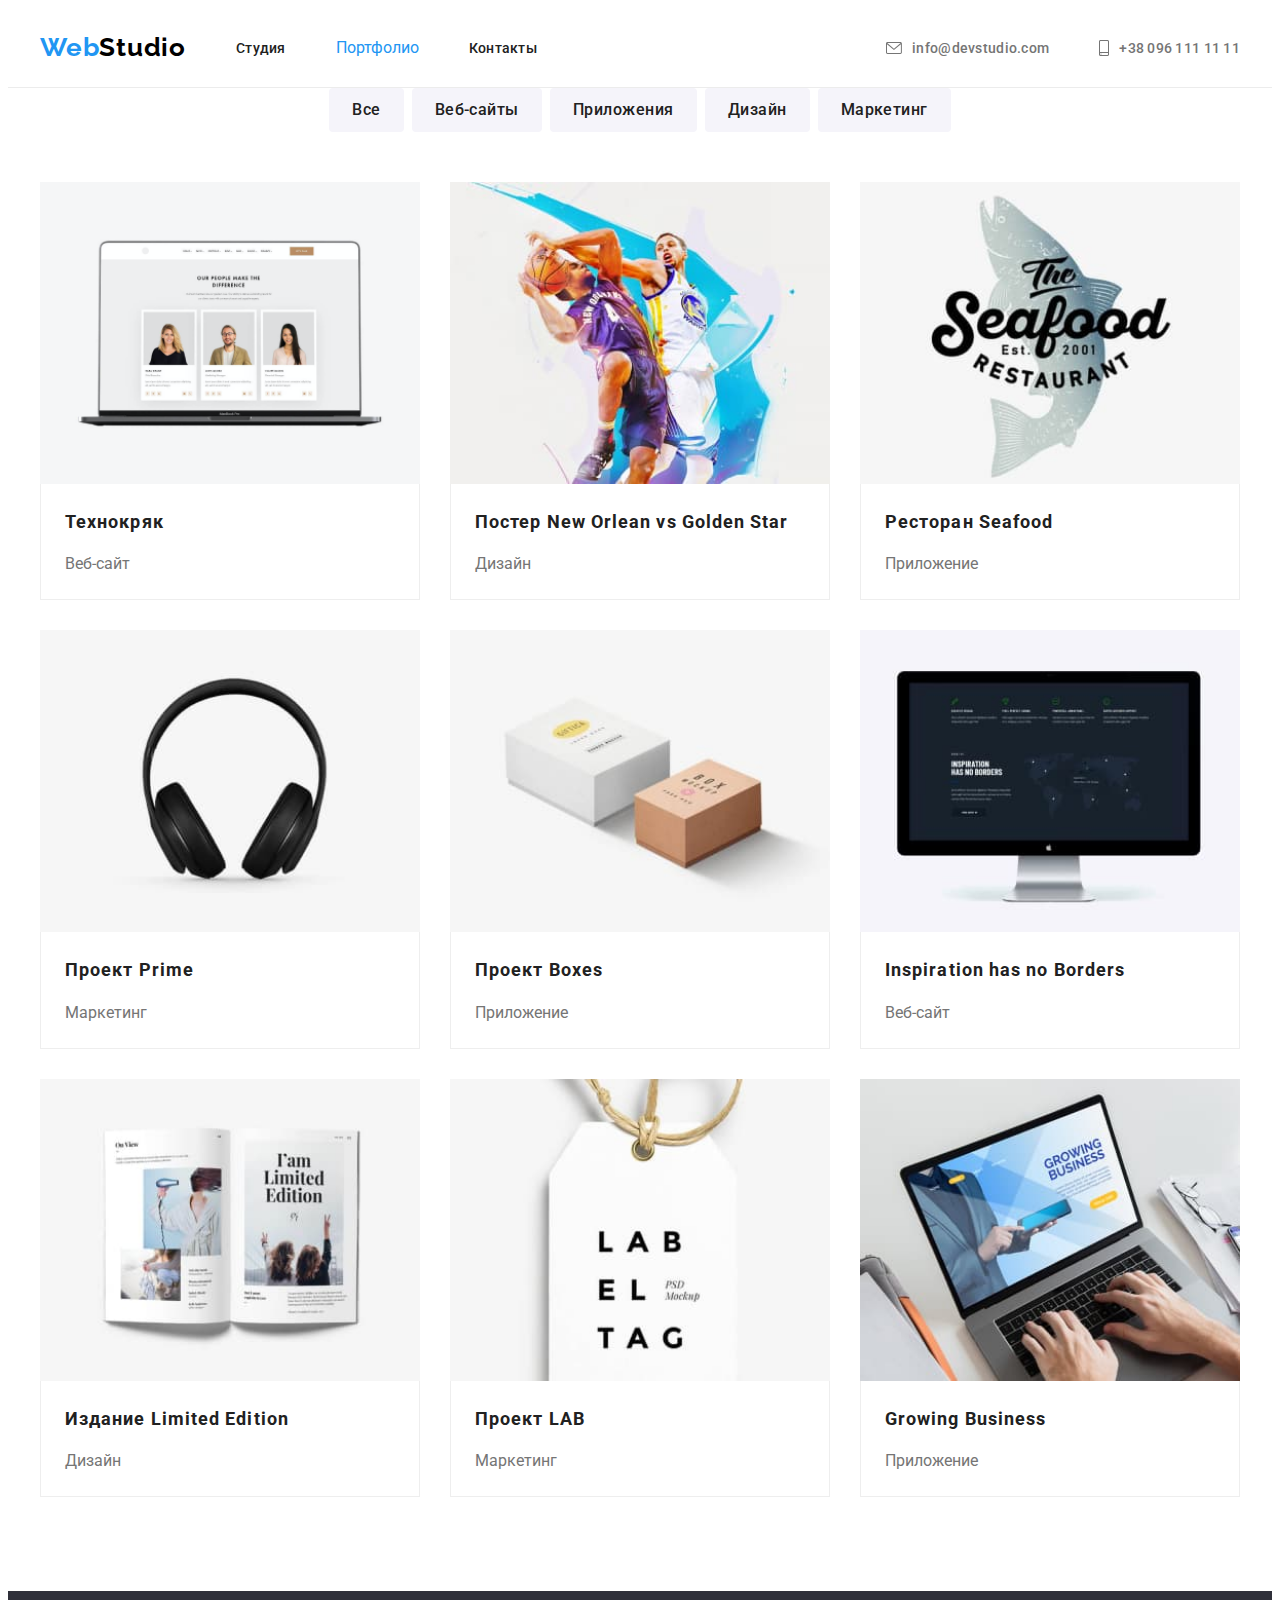
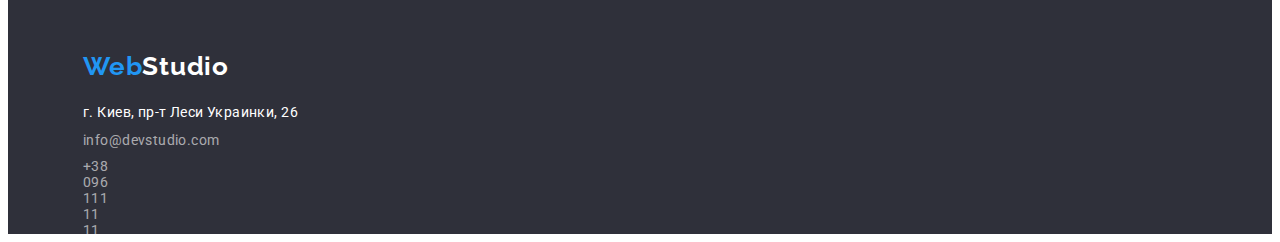
==== commit 273610b0: "made all except footer" ====
--- a/portfolio.html
+++ b/portfolio.html
@@ -23,8 +23,17 @@
         </ul>
         </nav>
         <ul class="contacts">
-            <li class="item"><a href="mailto:info@devstudio.com" class="link">info@devstudio.com</a></li>
-            <li class="item"><a href="tel:+380961111111" class="link">+38 096 111 11 11</a></li>
+            <li class="item icon-mail">
+                <svg class="mailto link">
+                <use href="./IMG/symbol-defs.svg#icon-envelope" width="16" height="12"></use>
+            </svg>
+            <a href="mailto:info@devstudio.com" class="link">info@devstudio.com</a>
+        </li>
+            <li class="item icon-phone">
+                <svg class="phone link">
+                    <use href="./IMG/symbol-defs.svg#icon-smartphone" width="10" height="16"></use>
+                </svg>
+                <a href="tel:+380961111111" class="link">+38 096 111 11 11</a></li>
         </ul>
         </div>
     </header>
--- a/CSS/styles1.css
+++ b/CSS/styles1.css
@@ -170,7 +170,26 @@
 
 }
 
-.icon-mail::before {
+.mailto {
+    display: block;
+    width: 16px;
+    height: 12px;
+    margin-right: 10px;
+    fill: #757575;
+       /* outline: 1px solid tomato; */
+}
+
+
+
+.phone {
+    display: block;
+    width: 10px;
+    height: 16px;
+    margin-right: 10px;
+    fill: #757575;
+}
+
+/* .icon-mail::before {
     content: "";
     width: 20px;
     height: 20px;
@@ -180,9 +199,9 @@
     background-size: contain;
     background-position: center;
     background-image: url(../IMG/envelope\ \(hover\).svg);
-}
-
-.icon-phone::before {
+} */
+
+/* .icon-phone::before {
     content: "";
     width: 20px;
     height: 20px;
@@ -191,7 +210,7 @@
     background-repeat: no-repeat;
     background-position: center;
     background-image: url(../IMG/smartphone.svg);
-}
+} */
 
 
 .contacts .item + .item {
@@ -204,6 +223,16 @@
 .contacts, .link:hover,
 .contacts, .link:focus {
     color: var(--accent)  
+}
+
+.mailto:hover,
+.mailto:focus {
+    fill: var(--accent)  
+}
+
+.phone:hover,
+.phone:focus {
+    fill: var(--accent)  
 }
 
 /* -------------------------Hero----------------------- */
@@ -300,25 +329,25 @@
 .icon-antenna::before {
     background-repeat: no-repeat;
     background-position: center;
-    background-image: url(../IMG/antenna\ 1.svg);
+    background-image: url(../IMG/antenna.svg);
 }
 
 .icon-clock::before {
     background-repeat: no-repeat;
     background-position: center;
-    background-image: url(../IMG/clock\ 1.svg);
+    background-image: url(../IMG/clock.svg);
 }
 
 .icon-diagramma::before {
     background-repeat: no-repeat;
     background-position: center;
-    background-image: url(../IMG/Vector.svg);
+    background-image: url(../IMG/vector.svg);
 }
 
 .icon-austronaut::before {
     background-repeat: no-repeat;
     background-position: center;
-    background-image: url(../IMG/astronaut\ 1.svg);
+    background-image: url(../IMG/astronaut.svg);
 }
 
 
@@ -405,6 +434,7 @@
 .team-underline {
     padding-top: 30px;
     padding-bottom: 30px;
+    margin-bottom: 30px;
 
 
 }
@@ -422,24 +452,129 @@
     text-align: center;
     font-size: 16px;
 line-height: 1.19;
-
+margin-bottom: 16px;
     color: var(--paragraphtextcolor);
 }
 
-.team-list .cards::after {
-    display: block;
-    min-height: 120px;
-    content: "";
-    height: 40px;
+.social-info {
+    display: flex;
+    justify-content: center;
+}
+
+.social {
+  
+    width: 44px;
+    height: 44px;
     margin-right: 10px;
-    margin: 0;
-    background-color: tomato;
-    background-repeat: no-repeat;
-    background-position: center;
-    background-image: url(../IMG/antenna\ 1.svg);
-    
-    
-}
+    
+}
+
+.social .item:last-child {
+    margin-right: 0px;
+}
+
+.icons {
+    width: 100%;
+    height: 100%;
+    display: flex;
+    align-items: center;
+    justify-content: center;
+    padding-top: 5px;
+    padding-left: 5px;
+    padding-right: 5px;
+    padding-bottom: 5px;
+}
+
+.icons {
+    
+    fill: #AFB1B8;
+}
+
+
+
+.social-link:hover, 
+.social-link:focus {
+    background-color: var(--accent);
+}
+
+.social-link:hover .icons, 
+.social-link:focus .icons{
+    fill: #FFFFFF;
+}
+
+.social-link {
+    width: 100%;
+    height: 100%;
+    padding: 5px 5px 5px 5px;
+    border-radius: 50%;
+    display: flex;
+   
+
+}
+
+
+
+
+/* --------------------------------Clients------------------------------- */
+
+.clients {
+    padding-top: 94px;
+    padding-bottom: 94px;
+    
+}
+
+.clients-info {
+display: flex;
+
+
+}
+
+.clients-info .clients-logo + .clients-logo {
+    margin-left: 30px;
+}
+
+.clients-link:last-child {
+    margin-right: 0px;
+}
+
+.clients-logo {
+    display: flex;
+    border: 1px solid #AFB1B8;
+border-radius: 4px;
+    
+}
+
+.clients-link {
+    width: 170px;
+    height: 92px;
+}
+
+.clients-icons {
+    width: 100%;
+    height: 100%;
+    display: flex;
+    padding: 16px 32px;
+    fill: #AFB1B8
+    
+}
+
+
+.clients-link:hover .clients-icons, 
+.clients-link:focus .clients-icons{ 
+    fill: var(--accent);
+}
+
+.clients-link:hover,
+.clients-link:focus {
+    border: 1px solid #2196F3;
+border-radius: 4px;
+   
+
+}
+
+
+
+
 
 
 
@@ -644,3 +779,12 @@
    color: var(--accent)
 }
 
+
+
+/* -----------------------------------Footer social----------------------------- */
+
+.footer-social {
+    display: block;
+    text-align: center;
+    padding-top: 70px;
+}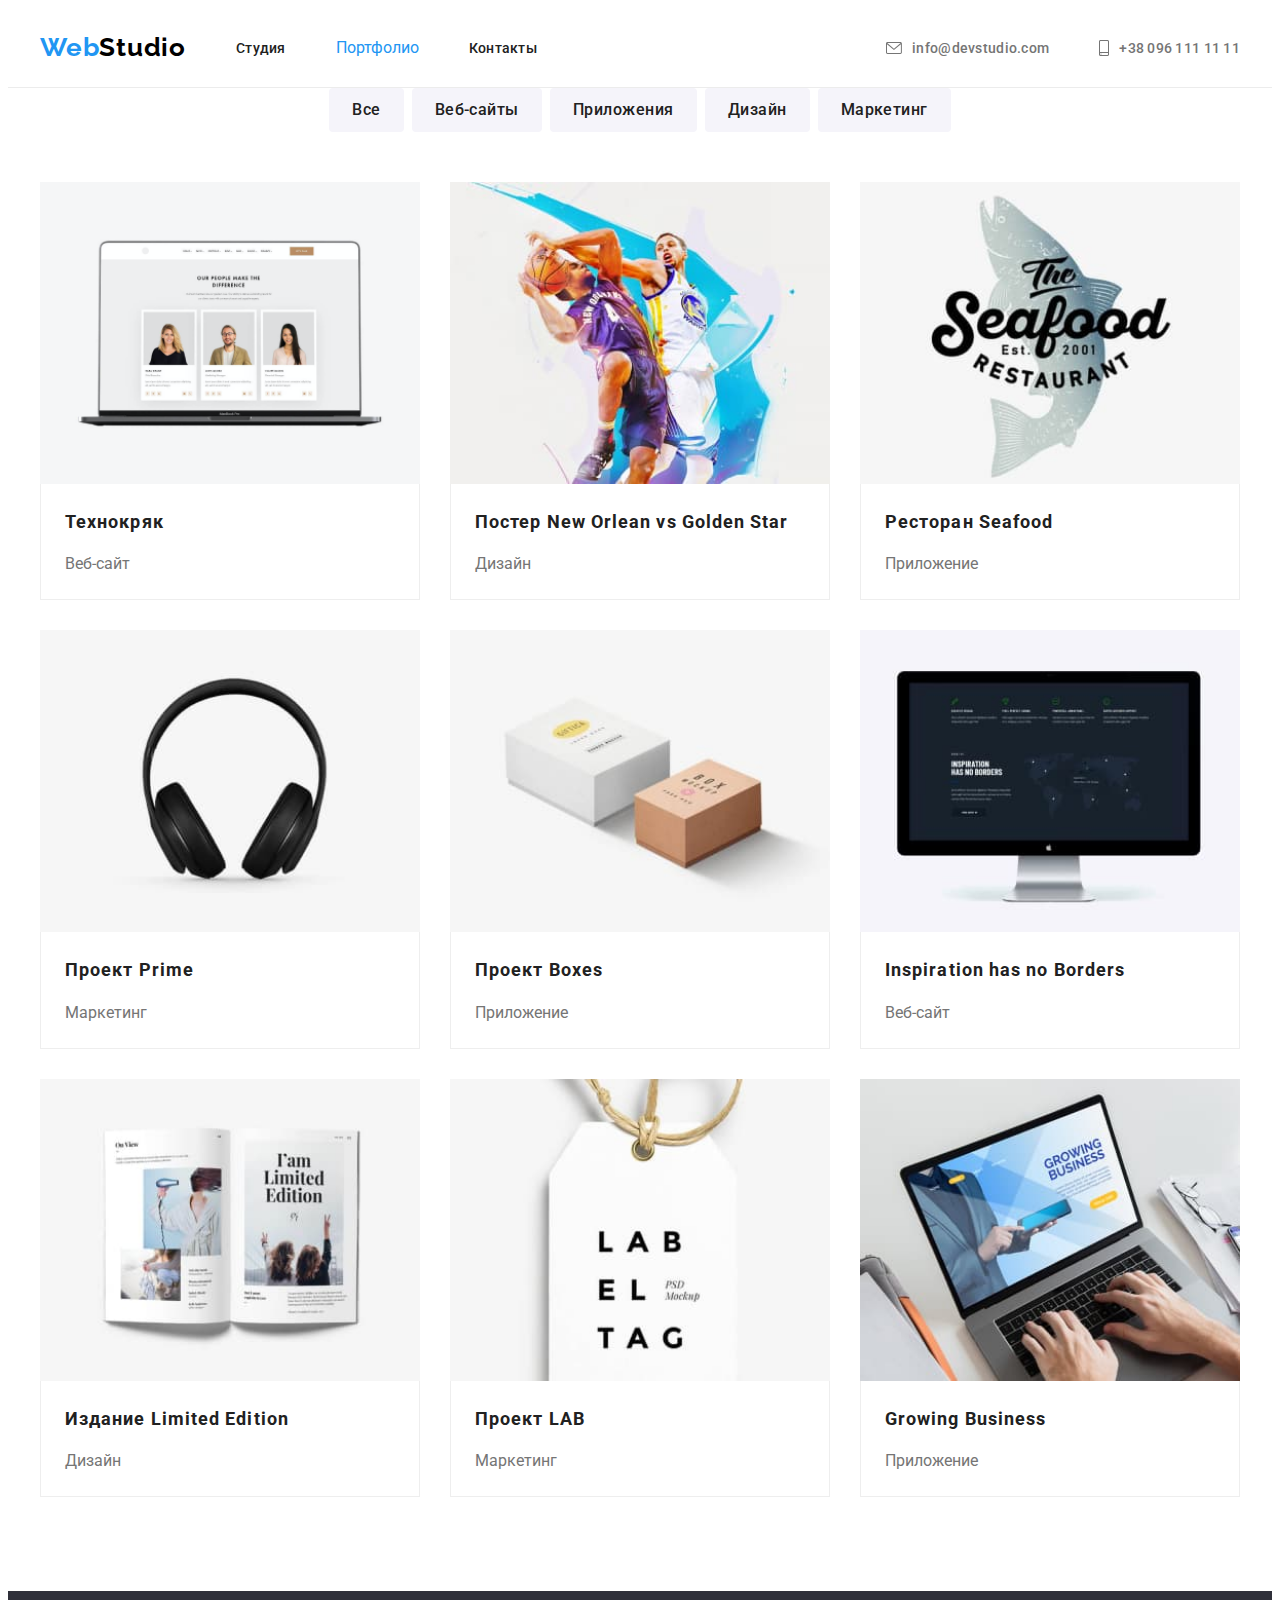
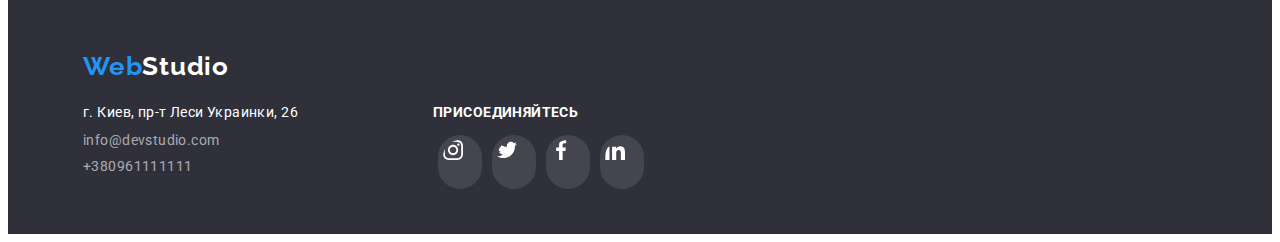
==== commit 73f4fd0c: "made all" ====
--- a/portfolio.html
+++ b/portfolio.html
@@ -73,17 +73,40 @@
         </div>
     </section>
     </main>
-   <footer class="section footer">
-       <div class="container">
+    <footer class="footer">
+        <div class="container">
     <a href="" class="mainlogo"><span class="logo">Web</span><span class="logo2">Studio</span></a>
         <address>
             <ul class="footercontacts">
                 <li class="item"><a href="https://g.page/stamp-capital?share" target="_blank" class="streetadres">г. Киев, пр-т Леси Украинки, 26</a></li>
                 <li class="item"><a href="mailto:info@devstudio.com" class="mail">info@devstudio.com</a></li>
-                <li class="item"><a href="tel:+380961111111" class="phone">+38 096 111 11 11</a></li>
+                <li class="item"><a href="tel:+380961111111" class="phone">+380961111111</a></li>
             </ul>
         </address>
+        <div class="footer-join">
+        <h3 class="footer-title">Присоединяйтесь</h3>
+        <ul class="footer-social">
+            <li class="social"><a href="" class="footer-link link">
+                <svg class="footer-icons">
+                <use href="./IMG/symbol-defs.svg#icon-instagram" width="20" height="20"></use>
+                </svg>
+            </a></li>
+            <li class="social"><a href="" class="footer-link link">
+                <svg class="footer-icons">
+                <use href="./IMG/symbol-defs.svg#icon-twitter" width="20" height="20"></use>
+                </svg></a></li>
+            <li class="social"><a href="" class="footer-link link">
+                <svg class="footer-icons">
+                <use href="./IMG/symbol-defs.svg#icon-facebook" width="20" height="20"></use>
+                </svg></a></li>
+            <li class="social"><a href="" class="footer-link link">
+                <svg class="footer-icons">
+                <use href="./IMG/symbol-defs.svg#icon-linkedin" width="20" height="20"></use>
+                </svg></a>
+            </li>
+        </ul>
         </div>
-        </footer>
+        </div>
+    </footer>
 </body>
 </html>--- a/CSS/styles1.css
+++ b/CSS/styles1.css
@@ -693,7 +693,9 @@
 
 /* --------------------------------Footer---------------------------- */
 
+
 .footer {
+    display: flex;
     padding: 60px;
     background-color: var(--footerbcg);
 }
@@ -703,6 +705,10 @@
 
 .footer a {
     text-decoration: none;
+}
+
+.footercontacts {
+    width: 350px;
 }
 
 .footercontacts .item:not(:last-child) {
@@ -736,6 +742,13 @@
 color: #FFFFFF;
 }
 
+
+.address {
+    width: 500px;
+    margin: 0px;
+}
+
+
 .streetadres {
     display: inline-block;
     font-style: normal;
@@ -771,7 +784,7 @@
     
 }
 
-.mail:hover {
+.mail:hover {  
    color: var(--accent)
 }
 
@@ -780,11 +793,68 @@
 }
 
 
-
 /* -----------------------------------Footer social----------------------------- */
 
+
+.footer-title {
+    font-weight: 700;
+font-size: 14px;
+line-height: 16px;
+letter-spacing: 0.03em;
+text-transform: uppercase;
+
+color: #FFFFFF;
+}
+
 .footer-social {
+    display:flex;
+    width: 350px;
+    
+}
+
+.footer-join {
     display: block;
-    text-align: center;
-    padding-top: 70px;
-}+    align-items: center;
+   margin-left: 350px;
+   margin-top: -70px;
+    
+}
+
+.footer-icons {
+    width: 100%;
+    height: 100%;
+    display: flex;
+    align-items: center;
+    justify-content: center;
+padding-top: 5px;
+    padding-left: 5px;
+    padding-right: 5px;
+    padding-bottom: 5px;
+    border-radius: 50px;
+    fill: #FFFFFF;
+background-color: rgba(255, 255, 255, 0.1);;
+
+}
+
+
+
+.footer-link:hover, 
+.footer-link:focus {
+    background-color: var(--accent);
+}
+
+.footer-link:hover .icons, 
+.footer-link:focus .icons{
+    fill: #FFFFFF;
+}
+
+.footer-link {
+    width: 100%;
+    height: 100%;
+    padding: 5px 5px 5px 5px;
+    border-radius: 50%;
+    display: flex;
+   
+
+}
+
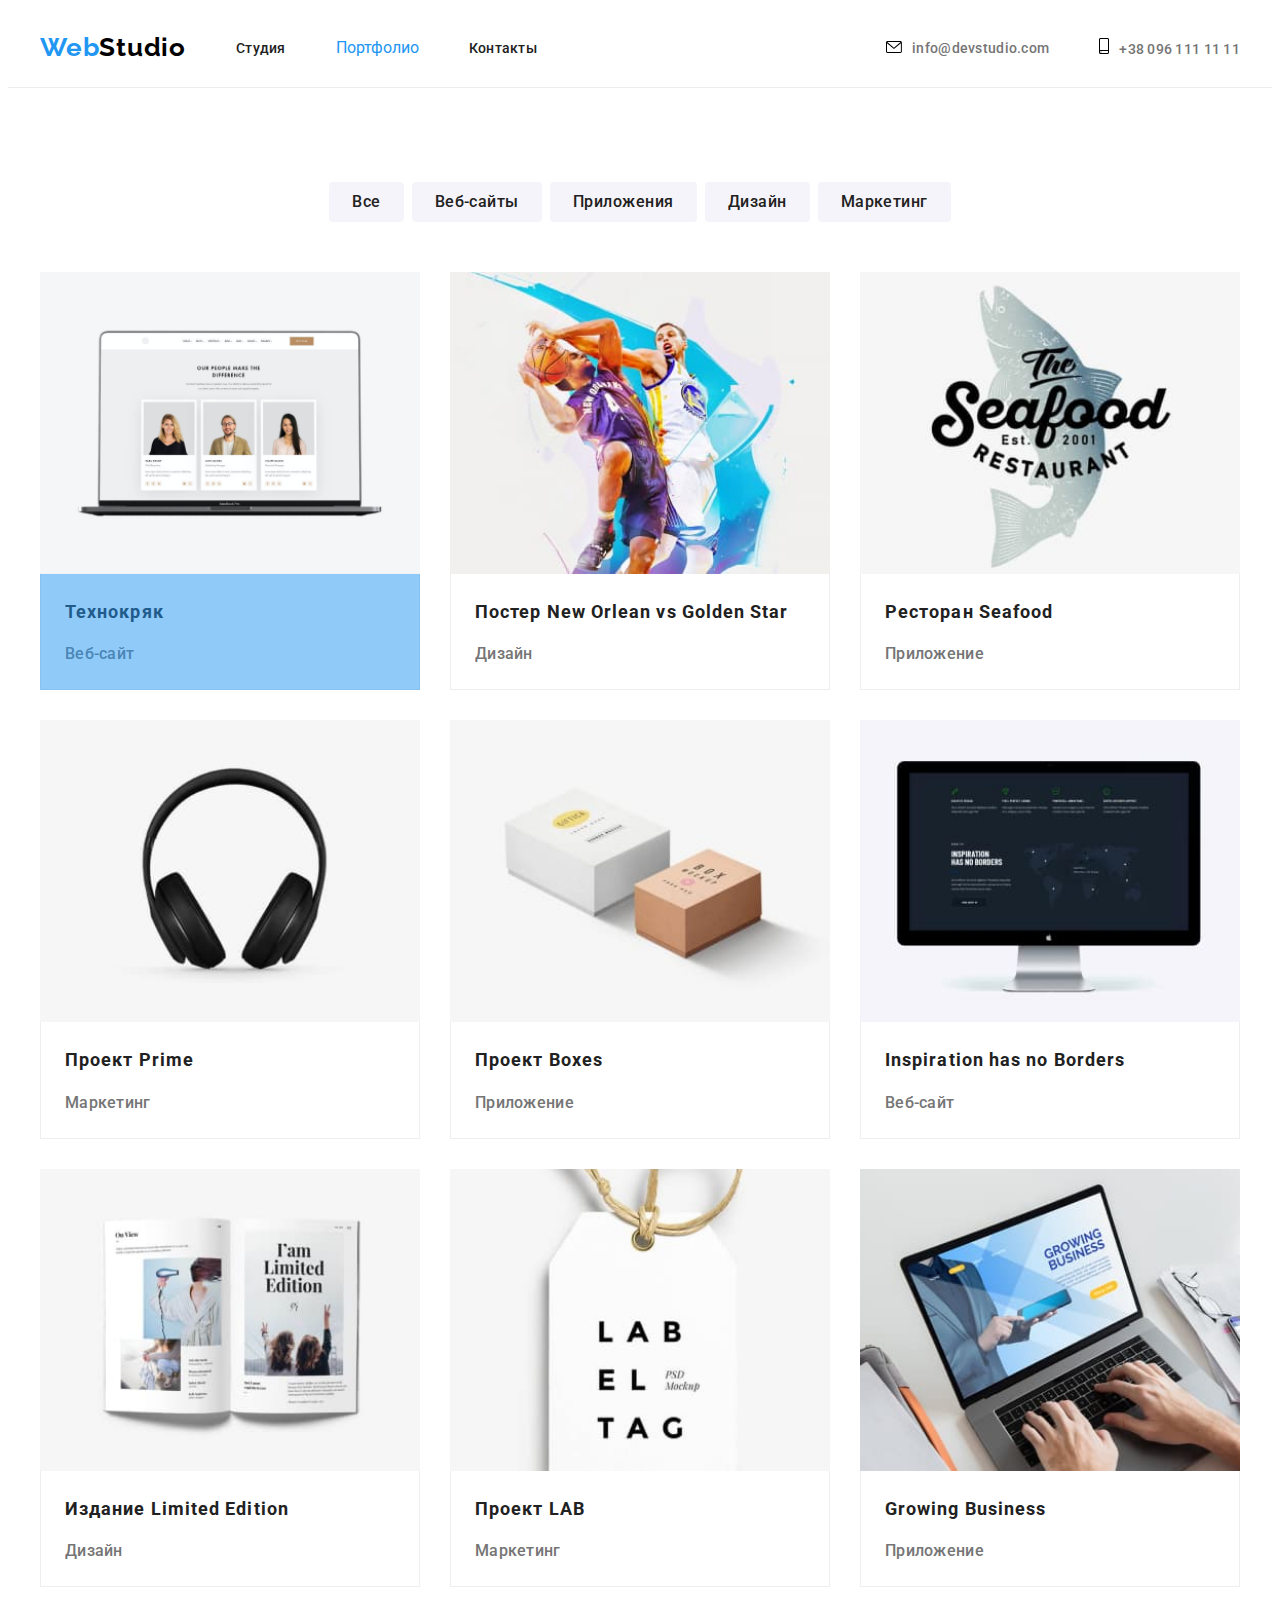
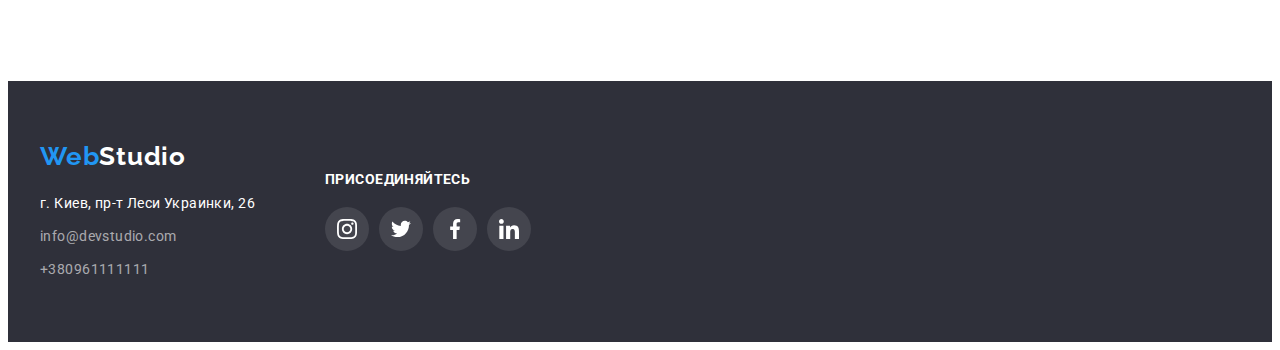
==== commit 781a029f: "started5" ====
--- a/portfolio.html
+++ b/portfolio.html
@@ -17,28 +17,31 @@
         <nav class="site-nav">
     <a href="" class="item logo-header"><span class="logo">Web</span><span class="logo1">Studio</span></a>
             <ul class="nav">   
-            <li class="item"><a href="./index.html" class="link">Студия</a></li>
+            <li class="item"><a href="./index.html" class="link menu-link">Студия</a></li>
             <li class="item"><a href="./portfolio.html" class="link-current">Портфолио</a></li>
-            <li class="item"><a href="" class="link">Контакты</a></li>
+            <li class="item"><a href="" class="link menu-link">Контакты</a></li>
         </ul>
         </nav>
         <ul class="contacts">
             <li class="item icon-mail">
-                <svg class="mailto link">
-                <use href="./IMG/symbol-defs.svg#icon-envelope" width="16" height="12"></use>
-            </svg>
-            <a href="mailto:info@devstudio.com" class="link">info@devstudio.com</a>
+            <a href="mailto:info@devstudio.com" class="link"> 
+                <svg class="mail-link"  width="16" height="12">
+                <use href="./IMG/symbol-defs.svg#icon-envelope">
+                </use>
+            </svg>info@devstudio.com</a>
         </li>
             <li class="item icon-phone">
-                <svg class="phone link">
-                    <use href="./IMG/symbol-defs.svg#icon-smartphone" width="10" height="16"></use>
-                </svg>
-                <a href="tel:+380961111111" class="link">+38 096 111 11 11</a></li>
+                <a href="tel:+380961111111" class="link"> 
+                    <svg class="phone-link"  width="10" height="16">
+                    <use href="./IMG/symbol-defs.svg#icon-smartphone">
+                    </use>
+                </svg>+38 096 111 11 11</a>
+            </li>
         </ul>
         </div>
     </header>
-    <main class="main-portfolio">
-    <section class="section">
+    <main>
+    <section class="main-portfolio">
         <div class="container">
         <ul class="nav-portfolio">
             <li class="item"><button class="button">Все</button></li>
@@ -47,61 +50,61 @@
             <li class="item"><button class="button">Дизайн</button></li>
             <li class="item"><button class="button">Маркетинг</button></li>
         </ul>
-        </div>
-        <section class="works">
-        <div class="container">
         <ul class="works-list">
-            <li class="cards"><img src="./IMG/img-0.png" alt="комп"><div class="works-underline"><h3 class="upperphotounderline">Технокряк</h3>
-            <p class="bottomphotounderline">Веб-сайт</p></div></li>
-            <li class="cards"><img src="./IMG/img-10.jpg" alt="баскетбол"><div class="works-underline"><h3 class="upperphotounderline">Постер New Orlean vs Golden Star</h3>
-            <p class="bottomphotounderline">Дизайн</p></div></li>
-            <li class="cards"><img src="./IMG/img-11.jpg" alt="рыба"><div class="works-underline"><h3 class="upperphotounderline">Ресторан Seafood</h3>
-            <p class="bottomphotounderline">Приложение</p></div></li>
-            <li class="cards"><img src="./IMG/img-12.jpg" alt="наушники"><div class="works-underline"><h3 class="upperphotounderline">Проект Prime</h3>
-            <p class="bottomphotounderline">Маркетинг</p></div></li>
-            <li class="cards"><img src="./IMG/img-5.jpg" alt="коробки"><div class="works-underline"><h3 class="upperphotounderline">Проект Boxes</h3>
-            <p class="bottomphotounderline">Приложение</p></div></li>
-            <li class="cards"><img src="./IMG/img-6.jpg" alt="мак"><div class="works-underline"><h3 class="upperphotounderline">Inspiration has no Borders</h3>
-            <p class="bottomphotounderline">Веб-сайт</p></div></li>
-            <li class="cards"><img src="./IMG/img-7.jpg" alt="журнал"><div class="works-underline"><h3 class="upperphotounderline">Издание Limited Edition</h3>
-            <p class="bottomphotounderline">Дизайн</p></div></li>
-            <li class="cards"><img src="./IMG/img-8.jpg" alt="бирка"><div class="works-underline"><h3 class="upperphotounderline">Проект LAB</h3>
-            <p class="bottomphotounderline">Маркетинг</p></div></li>
-            <li class="cards"><img src="./IMG/img-9.jpg" alt="макпро"><div class="works-underline"><h3 class="upperphotounderline">Growing Business</h3>
-            <p class="bottomphotounderline">Приложение</p></div></li>
+            <li class="cards"><a href="" class="link">
+                <div class="cards-thumb"><img src="./IMG/img-0.png" alt="комп">
+                </div><div class="works-underline"><h3 class="upperphotounderline">Технокряк</h3>
+            <p class="bottomphotounderline">Веб-сайт</p></a></div></li>
+            <li class="cards"><a href="" class="link"><img src="./IMG/img-10.jpg" alt="баскетбол"><div class="works-underline"><h3 class="upperphotounderline">Постер New Orlean vs Golden Star</h3>
+            <p class="bottomphotounderline">Дизайн</p></div></a></li>
+            <li class="cards"><a href="" class="link"><img src="./IMG/img-11.jpg" alt="рыба"><div class="works-underline"><h3 class="upperphotounderline">Ресторан Seafood</h3>
+            <p class="bottomphotounderline">Приложение</p></div></a></li>
+            <li class="cards"><a href="" class="link"><img src="./IMG/img-12.jpg" alt="наушники"><div class="works-underline"><h3 class="upperphotounderline">Проект Prime</h3>
+            <p class="bottomphotounderline">Маркетинг</p></div></a></li>
+            <li class="cards"><a href="" class="link"><img src="./IMG/img-5.jpg" alt="коробки"><div class="works-underline"><h3 class="upperphotounderline">Проект Boxes</h3>
+            <p class="bottomphotounderline">Приложение</p></div></a></li>
+            <li class="cards"><a href="" class="link"><img src="./IMG/img-6.jpg" alt="мак"><div class="works-underline"><h3 class="upperphotounderline">Inspiration has no Borders</h3>
+            <p class="bottomphotounderline">Веб-сайт</p></div></a></li>
+            <li class="cards"><a href="" class="link"><img src="./IMG/img-7.jpg" alt="журнал"><div class="works-underline"><h3 class="upperphotounderline">Издание Limited Edition</h3>
+            <p class="bottomphotounderline">Дизайн</p></div></a></li>
+            <li class="cards"><a href="" class="link"><img src="./IMG/img-8.jpg" alt="бирка"><div class="works-underline"><h3 class="upperphotounderline">Проект LAB</h3>
+            <p class="bottomphotounderline">Маркетинг</p></div></a></li>
+            <li class="cards"><a href="" class="link"><img src="./IMG/img-9.jpg" alt="макпро"><div class="works-underline"><h3 class="upperphotounderline">Growing Business</h3>
+            <p class="bottomphotounderline">Приложение</p></div></a></li>
         </ul>
         </div>
     </section>
     </main>
     <footer class="footer">
         <div class="container">
+            <div class="adress">
     <a href="" class="mainlogo"><span class="logo">Web</span><span class="logo2">Studio</span></a>
-        <address>
+        
             <ul class="footercontacts">
                 <li class="item"><a href="https://g.page/stamp-capital?share" target="_blank" class="streetadres">г. Киев, пр-т Леси Украинки, 26</a></li>
                 <li class="item"><a href="mailto:info@devstudio.com" class="mail">info@devstudio.com</a></li>
                 <li class="item"><a href="tel:+380961111111" class="phone">+380961111111</a></li>
             </ul>
-        </address>
+        </div>
         <div class="footer-join">
         <h3 class="footer-title">Присоединяйтесь</h3>
         <ul class="footer-social">
             <li class="social"><a href="" class="footer-link link">
-                <svg class="footer-icons">
-                <use href="./IMG/symbol-defs.svg#icon-instagram" width="20" height="20"></use>
+                <svg class="footer-icons" width="20" height="20">
+                <use href="./IMG/symbol-defs.svg#icon-instagram"></use>
                 </svg>
             </a></li>
             <li class="social"><a href="" class="footer-link link">
-                <svg class="footer-icons">
-                <use href="./IMG/symbol-defs.svg#icon-twitter" width="20" height="20"></use>
+                <svg class="footer-icons" width="20" height="20">
+                <use href="./IMG/symbol-defs.svg#icon-twitter"></use>
                 </svg></a></li>
             <li class="social"><a href="" class="footer-link link">
-                <svg class="footer-icons">
-                <use href="./IMG/symbol-defs.svg#icon-facebook" width="20" height="20"></use>
+                <svg class="footer-icons" width="20" height="20">
+                <use href="./IMG/symbol-defs.svg#icon-facebook"></use>
                 </svg></a></li>
             <li class="social"><a href="" class="footer-link link">
-                <svg class="footer-icons">
-                <use href="./IMG/symbol-defs.svg#icon-linkedin" width="20" height="20"></use>
+                <svg class="footer-icons" width="20" height="20">
+                <use href="./IMG/symbol-defs.svg#icon-linkedin"></use>
                 </svg></a>
             </li>
         </ul>
--- a/CSS/styles1.css
+++ b/CSS/styles1.css
@@ -9,6 +9,7 @@
     --solutionsbcg: #FFFFFF;
     --worksbcg: #FFFFFF;
     --footerbcg: #2F303A;
+    --timingfunction: cubic-bezier(0.4, 0, 0.2, 1);
 }
 
 
@@ -98,6 +99,33 @@
     padding-top: 30px;
     padding-bottom: 30px;
     display: inline-block;
+}
+
+.nav .item {
+    position: relative;
+}
+
+.menu-link::after {
+    content: "";
+    display: block;
+    position: absolute;
+    bottom: 0px;
+    width: 0%;
+    height: 4px;
+    border-radius: 2px;
+    opacity: 0;
+    background-color: #2196F3;
+    transition: width 500ms cubic-bezier(0.4, 0, 0.2, 1);
+
+
+}
+
+.menu-link:hover::after,
+.nmenu-link:focus::after {
+    opacity: 1;
+    background-color: #2196F3;
+    
+    width: 100%;
 }
 
 .contacts {
@@ -151,66 +179,43 @@
 cursor: pointer;
 }
 
-.link:hover,
-.link:focus {
-text-decoration: none;
-   color: var(--accent)
-}
 
 .link-current {
     color: var(--accent);
     text-decoration: none;    
 }
 
+.mail-link {
+    margin-right: 10px;
+    color: currentColor;
+}
+
 .contacts .item {
     display: inline-flex;
     align-items: center;
-padding-top: 30px;
-padding-bottom: 30px;
+  
 
 }
 
 .mailto {
     display: block;
-    width: 16px;
-    height: 12px;
+   
     margin-right: 10px;
     fill: #757575;
-       /* outline: 1px solid tomato; */
-}
-
-
+    
+}
 
 .phone {
     display: block;
-    width: 10px;
-    height: 16px;
     margin-right: 10px;
     fill: #757575;
 }
 
-/* .icon-mail::before {
-    content: "";
-    width: 20px;
-    height: 20px;
+
+
+.phone-link {
     margin-right: 10px;
-    background-color: #ffffff;
-    background-repeat: no-repeat;
-    background-size: contain;
-    background-position: center;
-    background-image: url(../IMG/envelope\ \(hover\).svg);
-} */
-
-/* .icon-phone::before {
-    content: "";
-    width: 20px;
-    height: 20px;
-    margin-right: 10px;
-    background-color: #ffffff; 
-    background-repeat: no-repeat;
-    background-position: center;
-    background-image: url(../IMG/smartphone.svg);
-} */
+}
 
 
 .contacts .item + .item {
@@ -220,20 +225,38 @@
 .contacts .link {
     color: #757575;
 }
-.contacts, .link:hover,
-.contacts, .link:focus {
+
+.nav .link:hover,
+.nav .link:focus {
+    color: var(--accent);
+}
+
+
+/* .icon-phone:hover, 
+.icon-phone:focus{
+    fill: var(--accent) 
+} 
+.contacts, .link, :hover,
+.contacts, .link:focus{
     color: var(--accent)  
 }
-
-.mailto:hover,
-.mailto:focus {
-    fill: var(--accent)  
-}
-
-.phone:hover,
-.phone:focus {
-    fill: var(--accent)  
-}
+.link :hover, .icon-mail, 
+.link :focus, .icon-mail {
+    fill: var(--accent) 
+}
+.icon-mail .link .mail-link:hover,
+.icon-mail .link .mail-link:focus {
+text-decoration: none;
+   color: var(--accent)
+}
+.icon-mail:hover .link, 
+.icon-mail:focus .link{
+    fill: var(--accent) 
+} */
+
+
+
+
 
 /* -------------------------Hero----------------------- */
 
@@ -286,7 +309,7 @@
     background: var(--herobcg);
     background-image: linear-gradient(to right, rgba(47, 48, 58, 0.4) ,rgba(47, 48, 58, 0.4)),
     url(../IMG/hero.jpg);
-    background-size: contain;
+    background-size: cover;
     background-repeat: no-repeat;
     background-position: center;
     margin-left: auto;
@@ -434,7 +457,7 @@
 .team-underline {
     padding-top: 30px;
     padding-bottom: 30px;
-    margin-bottom: 30px;
+    
 
 
 }
@@ -473,45 +496,24 @@
     margin-right: 0px;
 }
 
-.icons {
+
+.social-link {
+    display: flex;
     width: 100%;
     height: 100%;
-    display: flex;
+    border-radius: 50%;
     align-items: center;
     justify-content: center;
-    padding-top: 5px;
-    padding-left: 5px;
-    padding-right: 5px;
-    padding-bottom: 5px;
-}
-
-.icons {
-    
     fill: #AFB1B8;
-}
-
-
-
-.social-link:hover, 
+    
+    
+}
+
+.social-link:hover,
 .social-link:focus {
     background-color: var(--accent);
-}
-
-.social-link:hover .icons, 
-.social-link:focus .icons{
-    fill: #FFFFFF;
-}
-
-.social-link {
-    width: 100%;
-    height: 100%;
-    padding: 5px 5px 5px 5px;
-    border-radius: 50%;
-    display: flex;
-   
-
-}
-
+    fill: #ffffff;
+}
 
 
 
@@ -537,22 +539,18 @@
     margin-right: 0px;
 }
 
-.clients-logo {
-    display: flex;
-    border: 1px solid #AFB1B8;
-border-radius: 4px;
-    
-}
 
 .clients-link {
-    width: 170px;
-    height: 92px;
+    display: flex;
+    align-items: center;
+    justify-content: center;
+    border:1px solid #AFB1B8; 
+    border-radius:4px;
 }
 
 .clients-icons {
     width: 100%;
     height: 100%;
-    display: flex;
     padding: 16px 32px;
     fill: #AFB1B8
     
@@ -561,22 +559,16 @@
 
 .clients-link:hover .clients-icons, 
 .clients-link:focus .clients-icons{ 
+    border-color: 1px solid #2196F3;
     fill: var(--accent);
+    
 }
 
 .clients-link:hover,
 .clients-link:focus {
-    border: 1px solid #2196F3;
-border-radius: 4px;
-   
-
-}
-
-
-
-
-
-
+    border-color: var(--accent);
+ 
+}
 
 
 /* --------------------------------Portfolio----------------------------- */
@@ -587,7 +579,7 @@
     background-color: #F5F4FA;
 font-weight: 500;
 font-size: 16px;
-line-height: 1,62;
+line-height: 1.62;
 text-align: center;
 letter-spacing: 0.03em;
 
@@ -598,8 +590,6 @@
 .nav-portfolio button:focus {
     box-shadow: 0px 3px 1px rgba(0, 0, 0, 0.1), 0px 1px 2px rgba(0, 0, 0, 0.08), 0px 2px 2px rgba(0, 0, 0, 0.12);
 border-radius: 4px;
-
-
     color: #FFFFFF;
   background-color: var(--accent);
 }
@@ -612,13 +602,14 @@
 
 .main-portfolio {
     background-color: var(--worksbcg);
-
+padding-top:94px;
+padding-bottom:94px
 }
 
 
 .nav-portfolio {
     justify-content: center;
-    padding-bottom: 50px;
+    margin-bottom: 50px;
     display: flex;
     background-color: #FFFFFF;
     
@@ -629,6 +620,29 @@
 margin-left: 8px;
 }
 
+.cards-thumb {
+    position: relative;
+}
+
+.cards-thumb::before {
+    content: "";
+    position: absolute;
+    width: 100%;
+    height: 100%;
+    background-color: #2196F3;
+    opacity: 0.5;
+    transform: translateY(100%);
+    transition: transform 250ms var(--timingfunction);
+}
+
+.cards:hover .cards-thumb::before {
+    transform: translateY(0);
+}
+
+.cards:hover ::before {
+    opacity: 1;
+}
+
 .works {
     padding-bottom: 94px;
 }
@@ -639,6 +653,9 @@
     
 }
 
+.cards {
+    overflow: hidden;
+}
 
 .works-list .cards {
     margin: 0px auto;
@@ -671,8 +688,8 @@
     border-bottom: 1px solid #EEEEEE;
     border-right: 1px solid #EEEEEE;
     border-left: 1px solid #EEEEEE;
-    
-
+    overflow: hidden;
+    
 }
 
 .works-list .upperphotounderline {
@@ -680,22 +697,22 @@
 font-size: 18px;
 line-height: 2.0;
 letter-spacing: 0.06em;
-
-
-color: var(--titletextcolor)
+color: var(--titletextcolor);
+overflow: hidden;
+
 }
 
 .works-list .bottomphotounderline {
     font-size: 16px;
 line-height: 1.88;
     color: var(--paragraphtextcolor);
+    overflow: hidden;
 }
 
 /* --------------------------------Footer---------------------------- */
 
 
 .footer {
-    display: flex;
     padding: 60px;
     background-color: var(--footerbcg);
 }
@@ -707,9 +724,6 @@
     text-decoration: none;
 }
 
-.footercontacts {
-    width: 350px;
-}
 
 .footercontacts .item:not(:last-child) {
     margin-bottom: 9px;
@@ -743,18 +757,13 @@
 }
 
 
-.address {
-    width: 500px;
-    margin: 0px;
-}
-
 
 .streetadres {
-    display: inline-block;
+    
     font-style: normal;
     font-weight: 400;
 font-size: 14px;
-line-height: 1,71;
+line-height: 1.71;
 letter-spacing: 0.03em;
   text-decoration: none;
 
@@ -772,7 +781,7 @@
     font-style: normal;
 font-weight: 400;
 font-size: 14px;
-line-height: 1,71;
+line-height: 1.71;
 letter-spacing: 0.03em;
 
 color: #FFFFFF99;
@@ -795,6 +804,23 @@
 
 /* -----------------------------------Footer social----------------------------- */
 
+.footer {
+    padding-top: 60px;
+    padding-bottom: 60px;
+    padding-left: 0;
+    padding-right: 0;
+}
+
+.footer > .container {
+    display: flex;
+    align-items: center;
+}
+
+.adress{
+    text-align: left;
+    margin-right: 70px;
+    
+}
 
 .footer-title {
     font-weight: 700;
@@ -802,59 +828,101 @@
 line-height: 16px;
 letter-spacing: 0.03em;
 text-transform: uppercase;
-
+margin-bottom: 20px;
 color: #FFFFFF;
 }
 
+.footer-join {
+    
+    display:block;
+    padding-left: 0;
+    
+}
+
 .footer-social {
-    display:flex;
-    width: 350px;
-    
-}
-
-.footer-join {
-    display: block;
-    align-items: center;
-   margin-left: 350px;
-   margin-top: -70px;
-    
-}
-
-.footer-icons {
+    display: flex;
+    justify-content: center;
+
+}
+
+.social-footer {
+    margin-left: 10px;
+    width: 44px;
+    height: 44px;
+    
+}
+
+
+.footer-link {
+display: flex;
     width: 100%;
     height: 100%;
-    display: flex;
+    
+    border-radius: 50%;
     align-items: center;
     justify-content: center;
-padding-top: 5px;
-    padding-left: 5px;
-    padding-right: 5px;
-    padding-bottom: 5px;
-    border-radius: 50px;
+    background-color: rgba(255, 255, 255, 0.1);
     fill: #FFFFFF;
-background-color: rgba(255, 255, 255, 0.1);;
-
-}
-
+    
+
+}
+
+.footer-icons {
+    fill: #ffffff;
+}
+
+.social:first-child {
+    margin-left: 0px;
+}
+
+.social:last-child {
+    margin-right: 0px;
+}
 
 
 .footer-link:hover, 
 .footer-link:focus {
+    fill: #FFFFFF;
     background-color: var(--accent);
 }
 
-.footer-link:hover .icons, 
-.footer-link:focus .icons{
-    fill: #FFFFFF;
-}
-
-.footer-link {
-    width: 100%;
-    height: 100%;
-    padding: 5px 5px 5px 5px;
+
+.backdrop {
+    position: fixed;
+    width: 1600x;
+    height: 1024px;
+    top: 0;
+    left: 0;
+    right: 0;
+    bottom: 0;
+    background-color: rgba(0, 0, 0, 0.2);
+    
+
+}
+
+.backdrop.is-hiden {
+    opacity: 0.4;
+    pointer-events: none;
+}
+
+.modal {
+    position: absolute;
+    top: 21.6%;
+    left: 50%;
+    right: 50%;
+    transform: translate(-50%);
+    width: 528px;
+    height: 581px;
+    background-color: #FFFFFF;
+    opacity: 1;
+}
+
+.modal-btn {
+
+    display: block;
+    width: 30px;
+    height: 30px;
+    background-color: #FFFFFF;
+    border: 1px solid rgba(0, 0, 0, 0.1);
     border-radius: 50%;
-    display: flex;
-   
-
-}
-
+}
